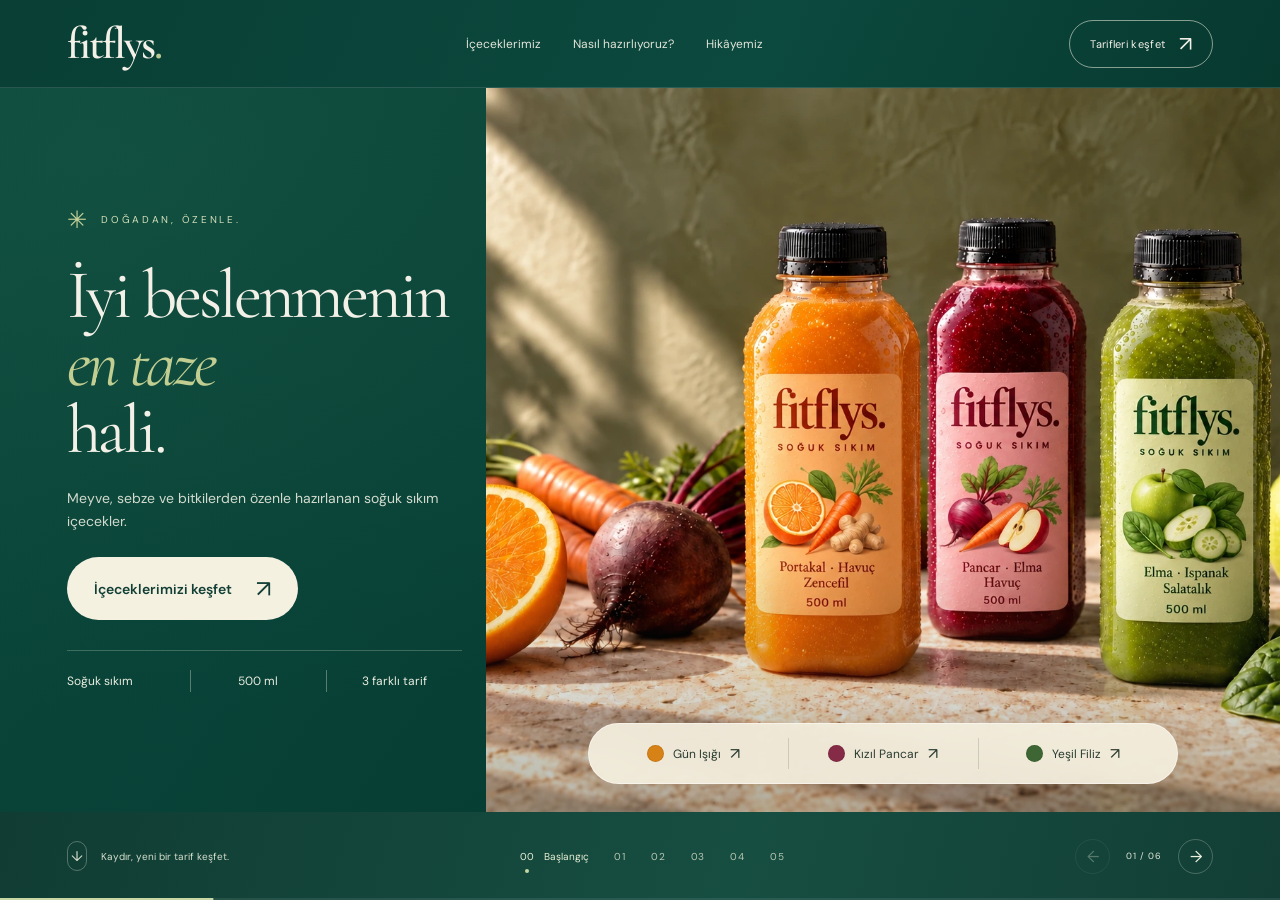
==== index.html @ beb8ce3b "Add files via upload" ====
<!doctype html>
<html lang="tr" class="no-js">
<head>
  <meta charset="utf-8" />
  <meta name="viewport" content="width=device-width, initial-scale=1" />
  <meta name="theme-color" content="#173c30" />
  <meta name="description" content="İyi beslenmenin taze hali. Meyve, sebze ve bitkilerden özenle hazırlanan FitFlys soğuk sıkım içecekleriyle tanışın." />
  <meta property="og:type" content="website" />
  <meta property="og:title" content="FitFlys — İyi beslenmenin taze hali" />
  <meta property="og:description" content="Gerçek malzemeler. Isı uygulanmadan soğuk sıkım. Üç ayrı tarif, 500 ml." />
  <meta property="og:image" content="https://fitflys.com/assets/proportioned-collection.webp" />
  <meta property="og:url" content="https://fitflys.com/" />
  <link rel="canonical" href="https://fitflys.com/" />
  <link rel="icon" href="assets/fitflys-mark.svg" type="image/svg+xml" />
  <link rel="preconnect" href="https://fonts.googleapis.com" />
  <link rel="preconnect" href="https://fonts.gstatic.com" crossorigin />
  <link href="https://fonts.googleapis.com/css2?family=Cormorant+Garamond:ital,wght@0,400;0,500;0,600;1,400;1,500&amp;family=DM+Sans:wght@400;500;600;700&amp;display=swap" rel="stylesheet" />
  <link rel="stylesheet" href="style.css?v=46" />
  <script src="script.js?v=46" defer></script>
  <title>FitFlys — İyi beslenmenin taze hali</title>
</head>
<body>
  <svg class="ingredient-artwork" aria-hidden="true" focusable="false" xmlns="http://www.w3.org/2000/svg">
    <symbol id="ingredient-carrot" viewBox="0 0 48 48"><path d="M20 15c-2-5-1-9 1-12 4 3 5 6 4 10 2-5 5-7 9-8 0 5-2 9-7 12" fill="#6d8c58"/><path d="M17 15c5-2 12 0 17 5-3 10-9 18-17 24-2-10-3-20 0-29Z" fill="#e78a4b" stroke="#ba6335" stroke-linejoin="round"/><path d="m18 25 6 2m-5 5 5 2m0-14 4 2" fill="none" stroke="#f8c18a" stroke-linecap="round" stroke-width="1.5"/></symbol>
    <symbol id="ingredient-ginger" viewBox="0 0 48 48"><path d="M12 27c-2-4 1-8 5-8 0-5 6-7 9-3 4-3 9 0 8 5 5 1 6 7 2 10 0 5-5 7-9 4-4 4-10 2-10-3-5 1-8-2-5-5Z" fill="#d9ae70" stroke="#aa8053" stroke-linejoin="round" stroke-width="1.5"/><path d="m19 20 2 4m9-4-3 5m-8 7 5-2m10 2-4-4" fill="none" stroke="#f3d5a4" stroke-linecap="round" stroke-width="1.5"/></symbol>
    <symbol id="ingredient-orange" viewBox="0 0 48 48"><circle cx="24" cy="26" r="15" fill="#f0a04e" stroke="#d47b31" stroke-width="1.5"/><path d="M25 10c4-5 9-5 13-3-2 5-6 7-12 6" fill="#748e58"/><path d="M16 20c3-4 7-6 12-7" fill="none" stroke="#ffd08c" stroke-linecap="round" stroke-width="1.5"/><circle cx="24" cy="26" r="10.5" fill="none" stroke="#ffd08c" stroke-width=".7" opacity=".8"/></symbol>
    <symbol id="ingredient-apple" viewBox="0 0 48 48"><path d="M24 17c-7-6-16-1-15 9 1 9 7 16 13 16 2 0 3-1 5-1s3 1 5 1c6 0 12-8 12-17 0-9-9-13-17-8-1 1-2 1-3 0Z" fill="#8eae68" stroke="#66884f" stroke-linejoin="round" stroke-width="1.5"/><path d="M24 17c0-5 2-8 6-10" fill="none" stroke="#79553b" stroke-linecap="round" stroke-width="2"/><path d="M28 11c4-5 9-5 12-3-2 4-6 6-12 5" fill="#668b58"/></symbol>
    <symbol id="ingredient-lemon" viewBox="0 0 48 48"><path d="M9 26c4-10 12-16 22-16 4 0 7 2 9 5-1 11-9 22-20 24-5 1-10-3-11-8l-3-3 3-2Z" fill="#edce62" stroke="#c2a440" stroke-linejoin="round" stroke-width="1.5"/><path d="M27 11c3-5 8-6 12-4-2 4-6 6-11 6" fill="#6c8a53"/><path d="M15 29c4-7 10-12 18-15" fill="none" stroke="#f8e89e" stroke-linecap="round" stroke-width="1.5"/></symbol>
    <symbol id="ingredient-mint" viewBox="0 0 48 48"><path d="M24 41V15m0 13C16 27 12 22 13 16c7-1 11 3 11 9m0-2c1-8 6-12 13-11 0 7-4 12-13 13m0-13C20 7 15 6 10 9c1 6 6 9 14 9" fill="#87a979" stroke="#5f8056" stroke-linecap="round" stroke-linejoin="round" stroke-width="1.5"/><path d="m18 22 5 4m9-8-7 7m-10-12 8 5" fill="none" stroke="#c9d9ba" stroke-linecap="round" stroke-width="1.2"/></symbol>
    <symbol id="ingredient-beet" viewBox="0 0 48 48"><path d="M22 20c-3-8-1-13 2-17 4 4 5 8 3 14 4-8 9-10 14-9-1 7-5 11-12 14" fill="#6d8b59"/><path d="M24 17c8 0 14 5 13 13-1 7-7 12-13 16-6-4-12-9-13-16-1-8 5-13 13-13Z" fill="#9c4d64" stroke="#74364d" stroke-linejoin="round" stroke-width="1.5"/><path d="M24 43v3m-7-21c3-2 7-2 11 0" fill="none" stroke="#d88798" stroke-linecap="round" stroke-width="1.5"/></symbol>
    <symbol id="ingredient-basil" viewBox="0 0 48 48"><path d="M24 42V14m0 18c-8 0-13-4-13-10 7-2 12 1 13 6m0-1c1-8 6-12 13-11 0 7-4 12-13 13m0-14c-2-6-7-9-13-7 0 6 5 10 13 11" fill="#7b9a62" stroke="#567849" stroke-linecap="round" stroke-linejoin="round" stroke-width="1.5"/><path d="m15 24 7 5m12-10-9 8m-8-13 7 5" fill="none" stroke="#c8d7b5" stroke-linecap="round" stroke-width="1.2"/></symbol>
    <symbol id="ingredient-spinach" viewBox="0 0 48 48"><path d="M8 38C7 18 18 7 39 7c1 20-8 33-27 34l-4-3Z" fill="#70905d" stroke="#4c704b" stroke-linejoin="round" stroke-width="1.5"/><path d="M12 38c7-9 14-16 24-25m-15 17-1-9m9 0 5 1" fill="none" stroke="#c0d0a8" stroke-linecap="round" stroke-width="1.5"/></symbol>
    <symbol id="ingredient-celery" viewBox="0 0 48 48"><path d="M13 42c-1-12 0-22 4-33m4 33c-1-13 0-24 3-35m4 35c0-13 2-24 6-32" fill="none" stroke="#78a46b" stroke-linecap="round" stroke-width="5"/><path d="M15 42c0-12 1-23 4-33m7 33c0-12 1-23 4-34" fill="none" stroke="#b9cf9e" stroke-linecap="round" stroke-width="1.5"/><path d="M16 11c-4-3-5-6-4-9 5 1 8 4 8 9m10-1c1-5 4-8 8-9 1 5-1 8-6 11" fill="#79965d"/></symbol>
    <symbol id="ingredient-cucumber" viewBox="0 0 48 48"><path d="M12 39c-5-4-5-10 0-16L27 8c4-4 10-4 13 0 4 4 3 10-1 14L24 38c-4 4-9 5-12 1Z" fill="#79a26b" stroke="#527c4b" stroke-width="1.5"/><path d="m17 34 17-19" fill="none" stroke="#bdd3a8" stroke-linecap="round" stroke-width="2"/><g fill="#456e48"><circle cx="17" cy="24" r="1"/><circle cx="23" cy="17" r="1"/><circle cx="26" cy="28" r="1"/><circle cx="31" cy="11" r="1"/></g></symbol>
    <symbol id="ingredient-parsley" viewBox="0 0 48 48"><path d="M24 42V22m0 7c-7 0-12-4-12-9 6-2 11 1 12 6m0-1c-1-7 3-12 9-13 3 6 0 12-8 15m-1-7c-3-6-8-8-13-5 1 6 5 10 13 11m1 5c6-1 10 1 12 6-5 3-10 1-13-3" fill="#81a46a" stroke="#5a8052" stroke-linecap="round" stroke-linejoin="round" stroke-width="1.5"/></symbol>
  </svg>
  <a class="skip-link" href="#main">İçeriğe geç</a>
  <header class="site-header">
    <a class="brand" href="#baslangic" aria-label="FitFlys başlangıç"><span class="brand__name">fitflys<span class="brand__dot">.</span></span></a>
    <nav class="header-nav" aria-label="Ana menü"><a href="#gun-isigi">İçeceklerimiz</a><a href="#soguk-sikim">Nasıl hazırlıyoruz?</a><a href="#hikayemiz">Hikâyemiz</a></nav>
    <a class="header-discover" href="#gun-isigi">Tarifleri keşfet <span aria-hidden="true">↗</span></a>
  </header>
  <main class="stage" id="main" tabindex="-1" aria-label="FitFlys soğuk sıkım koleksiyonu">
    <section class="scene scene--intro is-active" id="baslangic" data-chapter="Başlangıç" aria-labelledby="intro-title">
      <div class="scene__copy intro-copy">
        <p class="eyebrow"><span class="small-star" aria-hidden="true">✳</span> DOĞADAN, ÖZENLE.</p>
        <h1 id="intro-title"><span>İyi beslenmenin</span><em>en taze</em><span>hali.</span></h1>
        <p class="scene__description">Meyve, sebze ve bitkilerden özenle hazırlanan soğuk sıkım içecekler.</p>
        <a class="text-link hero-cta" href="#gun-isigi">İçeceklerimizi keşfet <span aria-hidden="true">↗</span></a>
        <div class="hero-facts" aria-label="Koleksiyon özellikleri"><span>Soğuk sıkım</span><span>500 ml</span><span>3 farklı tarif</span></div>
      </div>
      <div class="scene__visual intro-visual"><img src="assets/proportioned-collection.webp" alt="Renkli botanik FitFlys etiketli Gün Işığı, Kızıl Pancar ve Yeşil Filiz 500 ml şişeleri" width="1536" height="1024" fetchpriority="high" /><nav class="recipe-dock" aria-label="Tarifi seç"><a href="#gun-isigi"><i class="recipe-dot recipe-dot--orange" aria-hidden="true"></i><span>Gün Işığı</span><b aria-hidden="true">↗</b></a><a href="#kizil-pancar"><i class="recipe-dot recipe-dot--red" aria-hidden="true"></i><span>Kızıl Pancar</span><b aria-hidden="true">↗</b></a><a href="#yesil-filiz"><i class="recipe-dot recipe-dot--green" aria-hidden="true"></i><span>Yeşil Filiz</span><b aria-hidden="true">↗</b></a></nav></div>
    </section>
    <section class="scene scene--product scene--orange" id="gun-isigi" data-chapter="Gün Işığı" aria-labelledby="orange-title">
      <div class="scene__visual product-visual"><picture><source media="(max-width: 760px)" data-srcset="assets/proportioned-orange-wide.webp" /><img data-src="assets/proportioned-orange-wide.webp" alt="Portakal, havuç, zencefil ve yeşil elma yanında Gün Işığı soğuk sıkım içeceği" width="1536" height="1024" /></picture><noscript><picture><source media="(max-width: 760px)" srcset="assets/proportioned-orange-wide.webp" /><img src="assets/proportioned-orange-wide.webp" alt="Portakal, havuç, zencefil ve yeşil elma yanında Gün Işığı soğuk sıkım içeceği" width="1536" height="1024" /></picture></noscript></div>
      <div class="scene__copy product-copy"><p class="eyebrow">01 — NARENCİYE &amp; KÖK SEBZELER</p><div class="product-format"><span>SOĞUK SIKIM</span><span>500 ml</span></div><h2 id="orange-title">Gün <em>Işığı.</em></h2><p class="product-lead">Güne, iyi bir başlangıç.</p><p class="scene__description">Portakalın canlı tadı, havucun yumuşaklığı ve zencefilin hafif sıcaklığı. Meyve ve sebzeyi aynı şişede buluşturan dengeli bir tarif.</p><div class="ingredients"><h3>Şişenin içindekiler</h3><ul class="ingredient-list"><li><svg viewBox="0 0 48 48" aria-hidden="true" focusable="false"><use href="#ingredient-orange" /></svg><span>Portakal</span></li><li><svg viewBox="0 0 48 48" aria-hidden="true" focusable="false"><use href="#ingredient-carrot" /></svg><span>Havuç</span></li><li><svg viewBox="0 0 48 48" aria-hidden="true" focusable="false"><use href="#ingredient-apple" /></svg><span>Yeşil elma</span></li><li><svg viewBox="0 0 48 48" aria-hidden="true" focusable="false"><use href="#ingredient-ginger" /></svg><span>Zencefil</span></li><li><svg viewBox="0 0 48 48" aria-hidden="true" focusable="false"><use href="#ingredient-lemon" /></svg><span>Limon</span></li><li><svg viewBox="0 0 48 48" aria-hidden="true" focusable="false"><use href="#ingredient-mint" /></svg><span>Nane</span></li></ul></div><div class="taste-note"><span>TADI NASIL?</span><p>Canlı narenciye. Yumuşak bir bitiş.</p></div><a class="text-link" href="#kizil-pancar">Sıradaki tarif: Kızıl Pancar <span aria-hidden="true">→</span></a></div>
    </section>
    <section class="scene scene--product scene--red" id="kizil-pancar" data-chapter="Kızıl Pancar" aria-labelledby="red-title">
      <div class="scene__visual product-visual"><picture><source media="(max-width: 760px)" data-srcset="assets/proportioned-red-wide.webp" /><img data-src="assets/proportioned-red-wide.webp" alt="Pancar, yeşil elma ve fesleğenle Kızıl Pancar soğuk sıkım içeceği" width="1536" height="1024" /></picture><noscript><picture><source media="(max-width: 760px)" srcset="assets/proportioned-red-wide.webp" /><img src="assets/proportioned-red-wide.webp" alt="Pancar, yeşil elma ve fesleğenle Kızıl Pancar soğuk sıkım içeceği" width="1536" height="1024" /></picture></noscript></div>
      <div class="scene__copy product-copy"><p class="eyebrow">02 — PANCAR &amp; AROMATİK BİTKİLER</p><div class="product-format"><span>SOĞUK SIKIM</span><span>500 ml</span></div><h2 id="red-title">Kızıl <em>Pancar.</em></h2><p class="product-lead">Köklerden gelen karakter.</p><p class="scene__description">Pancarın kendine özgü tadını yeşil elma ve portakalla dengeliyoruz. Nane ve fesleğen, bu koyu kırmızı karışıma ferah bir son dokunuş katıyor.</p><div class="ingredients"><h3>Şişenin içindekiler</h3><ul class="ingredient-list"><li><svg viewBox="0 0 48 48" aria-hidden="true" focusable="false"><use href="#ingredient-beet" /></svg><span>Pancar</span></li><li><svg viewBox="0 0 48 48" aria-hidden="true" focusable="false"><use href="#ingredient-carrot" /></svg><span>Havuç</span></li><li><svg viewBox="0 0 48 48" aria-hidden="true" focusable="false"><use href="#ingredient-apple" /></svg><span>Yeşil elma</span></li><li><svg viewBox="0 0 48 48" aria-hidden="true" focusable="false"><use href="#ingredient-orange" /></svg><span>Portakal</span></li><li><svg viewBox="0 0 48 48" aria-hidden="true" focusable="false"><use href="#ingredient-ginger" /></svg><span>Zencefil</span></li><li><svg viewBox="0 0 48 48" aria-hidden="true" focusable="false"><use href="#ingredient-lemon" /></svg><span>Limon</span></li><li><svg viewBox="0 0 48 48" aria-hidden="true" focusable="false"><use href="#ingredient-mint" /></svg><span>Nane</span></li><li><svg viewBox="0 0 48 48" aria-hidden="true" focusable="false"><use href="#ingredient-basil" /></svg><span>Fesleğen</span></li></ul></div><div class="taste-note"><span>TADI NASIL?</span><p>Topraksı, meyvemsi, hafif aromatik.</p></div><a class="text-link" href="#yesil-filiz">Sıradaki tarif: Yeşil Filiz <span aria-hidden="true">→</span></a></div>
    </section>
    <section class="scene scene--product scene--green" id="yesil-filiz" data-chapter="Yeşil Filiz" aria-labelledby="green-title">
      <div class="scene__visual product-visual"><picture><source media="(max-width: 760px)" data-srcset="assets/proportioned-green-wide.webp" /><img data-src="assets/proportioned-green-wide.webp" alt="Ispanak, yeşil elma, salatalık ve kereviz sapıyla Yeşil Filiz soğuk sıkım içeceği" width="1536" height="1024" /></picture><noscript><picture><source media="(max-width: 760px)" srcset="assets/proportioned-green-wide.webp" /><img src="assets/proportioned-green-wide.webp" alt="Ispanak, yeşil elma, salatalık ve kereviz sapıyla Yeşil Filiz soğuk sıkım içeceği" width="1536" height="1024" /></picture></noscript></div>
      <div class="scene__copy product-copy"><p class="eyebrow">03 — YEŞİL SEBZELER &amp; ELMA</p><div class="product-format"><span>SOĞUK SIKIM</span><span>500 ml</span></div><h2 id="green-title">Yeşil <em>Filiz.</em></h2><p class="product-lead">Yeşile biraz daha yer aç.</p><p class="scene__description">Ispanak, salatalık ve kereviz sapı; yeşil elmayla dengelenen bitkisel bir karışım. Taze otlar ve zencefil, her yuduma ayrı bir katman ekliyor.</p><div class="ingredients"><h3>Şişenin içindekiler</h3><ul class="ingredient-list"><li><svg viewBox="0 0 48 48" aria-hidden="true" focusable="false"><use href="#ingredient-spinach" /></svg><span>Ispanak</span></li><li><svg viewBox="0 0 48 48" aria-hidden="true" focusable="false"><use href="#ingredient-cucumber" /></svg><span>Salatalık</span></li><li><svg viewBox="0 0 48 48" aria-hidden="true" focusable="false"><use href="#ingredient-celery" /></svg><span>Kereviz sapı</span></li><li><svg viewBox="0 0 48 48" aria-hidden="true" focusable="false"><use href="#ingredient-apple" /></svg><span>Yeşil elma</span></li><li><svg viewBox="0 0 48 48" aria-hidden="true" focusable="false"><use href="#ingredient-carrot" /></svg><span>Havuç</span></li><li><svg viewBox="0 0 48 48" aria-hidden="true" focusable="false"><use href="#ingredient-parsley" /></svg><span>Maydanoz</span></li><li><svg viewBox="0 0 48 48" aria-hidden="true" focusable="false"><use href="#ingredient-mint" /></svg><span>Nane</span></li><li><svg viewBox="0 0 48 48" aria-hidden="true" focusable="false"><use href="#ingredient-basil" /></svg><span>Fesleğen</span></li><li><svg viewBox="0 0 48 48" aria-hidden="true" focusable="false"><use href="#ingredient-ginger" /></svg><span>Zencefil</span></li></ul></div><div class="taste-note"><span>TADI NASIL?</span><p>Bitkisel, ferah, elmayla dengeli.</p></div><a class="text-link" href="#soguk-sikim">Bir şişenin arkasındaki özen <span aria-hidden="true">→</span></a></div>
    </section>
    <section class="scene scene--method" id="soguk-sikim" data-chapter="Özenli sıkım" aria-labelledby="method-title">
      <div class="scene__copy method-copy"><p class="eyebrow">İYİ MALZEME. ÖZENLİ YÖNTEM.</p><h2 id="method-title">Doğanın tadına<br /><em>özen gösteriyoruz.</em></h2><p class="scene__description">Soğuk sıkım, meyve ve sebzelerin ısı uygulanmadan mekanik presle sıkılmasıdır. FitFlys tariflerinin başlangıç noktası, malzemenin kendisi.</p><ol class="method-list"><li><span>01</span><div><h3>Her malzemenin bir yeri var.</h3><p>Meyve, sebze ve bitkileri her tarifin tat dengesine göre bir araya getiriyoruz.</p></div></li><li><span>02</span><div><h3>Isı uygulanmadan sıkıyoruz.</h3><p>Mekanik presle hazırlanan karışımlarda gerçek malzemelerin tadını öne çıkarıyoruz.</p></div></li><li><span>03</span><div><h3>Bir şişe, kendi karakteri.</h3><p>Üç ayrı tarif. Üç ayrı lezzet. Her biri 500 ml.</p></div></li></ol></div>
      <div class="scene__visual method-visual"><picture><source media="(max-width: 760px)" data-srcset="assets/method-wide.webp" /><img data-src="assets/method-tall.webp" alt="Geniş kadrajda tam görünen üç FitFlys 500 ml şişesi ve taze malzemeler" width="1086" height="1448" /></picture><noscript><picture><source media="(max-width: 760px)" srcset="assets/method-wide.webp" /><img src="assets/method-tall.webp" alt="Geniş kadrajda tam görünen üç FitFlys 500 ml şişesi ve taze malzemeler" width="1086" height="1448" /></picture></noscript><div class="method-quote">İçindekiler belli.<br /><em>Özeni hissedilir.</em></div></div>
    </section>
    <section class="scene scene--story" id="hikayemiz" data-chapter="Hikâyemiz" aria-labelledby="story-title">
      <div class="scene__visual story-visual"><img data-src="assets/editorial-founder-4k.webp" alt="FitFlys'in arkasındaki isim Ahmet Akay" width="2160" height="3840" /><noscript><img src="assets/editorial-founder-4k.webp" alt="FitFlys'in arkasındaki isim Ahmet Akay" width="2160" height="3840" /></noscript><div class="founder-caption"><strong>Ahmet Akay</strong><span>FITFLYS’İN ARKASINDAKİ İSİM</span></div></div>
      <div class="scene__copy story-copy"><p class="eyebrow">BİR ŞİŞEDEN DAHA FAZLASI</p><h2 id="story-title">Her parçaya<br /><em>değer vermek.</em></h2><p class="scene__description">FitFlys, soğuk sıkımdan sonra kalan meyve ve sebze posalarına yeniden değer verme fikriyle başladı.</p><p class="scene__description">Posaları kek ve galetalarda kullanmak, kalan kısmı hayvan yemi olarak değerlendirmek… Çıkış noktamız, doğanın sunduğu her parçayla daha fazlasını yapabilmekti.</p><p class="story-signature">Doğadan, özenle. <span>fitflys.</span></p><a class="text-link" href="#baslangic">Yeniden keşfet <span aria-hidden="true">↗</span></a></div>
    </section>
  </main>
  <footer class="chapter-bar"><div class="scroll-instruction"><span class="scroll-icon" aria-hidden="true">↓</span><span>Kaydır, yeni bir tarif keşfet.</span></div><nav class="chapters" aria-label="Bölümler"><a href="#baslangic" class="is-current" aria-current="step"><span>00</span><span class="chapter-label">Başlangıç</span></a><a href="#gun-isigi"><span>01</span><span class="chapter-label">Gün Işığı</span></a><a href="#kizil-pancar"><span>02</span><span class="chapter-label">Kızıl Pancar</span></a><a href="#yesil-filiz"><span>03</span><span class="chapter-label">Yeşil Filiz</span></a><a href="#soguk-sikim"><span>04</span><span class="chapter-label">Özenli sıkım</span></a><a href="#hikayemiz"><span>05</span><span class="chapter-label">Hikâyemiz</span></a></nav><div class="scene-arrows"><button type="button" id="previous-scene" aria-label="Önceki bölüm" disabled>←</button><span id="scene-counter" aria-hidden="true">01 / 06</span><button type="button" id="next-scene" aria-label="Sonraki bölüm">→</button></div><div class="chapter-progress" aria-hidden="true"><span id="chapter-progress"></span></div></footer>
  <div class="sr-only" id="scene-announcement" role="status" aria-live="polite" aria-atomic="true"></div>
  <noscript><style>.scene img[data-src]{display:none}</style></noscript>
</body>
</html>
---- style.css ----
:root {
  --forest:#123f35;
  --cream:#f3f0e7;
  --ink:#233d31;
  --muted:#616b5e;
  --accent:#b8c597;
  --serif:"Cormorant Garamond",Georgia,serif;
  --sans:"DM Sans",Arial,sans-serif;
  --header:88px;
  --footer:88px;
  --pad:clamp(28px,5.2vw,100px)
}

* {
  box-sizing:border-box
}

html {
  background:var(--forest);
  scroll-behavior:smooth
}

body {
  margin:0;
  font-family:var(--sans);
  color:var(--ink);
  background:var(--cream);
  -webkit-font-smoothing:antialiased
}

a {
  color:inherit;
  text-decoration:none
}

button {
  font:inherit
}

img {
  display:block;
  width:100%;
  height:100%;
  object-fit:cover
}

button,a {
  -webkit-tap-highlight-color:transparent
}

::selection {
  background:#c9d8a7;
  color:var(--forest)
}

:focus-visible {
  outline:2px solid currentColor;
  outline-offset:6px
}

.sr-only {
  position:absolute;
  width:1px;
  height:1px;
  padding:0;
  margin:-1px;
  overflow:hidden;
  clip:rect(0,0,0,0);
  white-space:nowrap;
  border:0
}

.skip-link {
  position:fixed;
  z-index:20;
  left:16px;
  top:12px;
  padding:12px 20px;
  background:var(--cream);
  color:var(--forest);
  transform:translateY(-160%)
}

.skip-link:focus {
  transform:none
}

.site-header {
  height:var(--header);
  display:flex;
  align-items:center;
  justify-content:space-between;
  padding:0 var(--pad);
  background:var(--forest);
  color:var(--cream);
  gap:30px;
  border-bottom:1px solid #ffffff20;
  position:relative;
  z-index:10
}

.brand {
  display:flex;
  align-items:center;
  gap:22px;
  flex-shrink:0
}

.brand__name {
  font-family:var(--serif);
  font-weight:600;
  font-size:45px;
  line-height:1;
  letter-spacing:-2px
}

.brand__dot {
  color:#bacb92
}

.brand__tag {
  font-size:8px;
  letter-spacing:2px;
  line-height:1.7;
  margin-top:10px
}

.header-nav {
  display:flex;
  gap:32px;
  font-size:12px;
  color:#e1e4d8
}

.header-nav a {
  padding:12px 0;
  position:relative
}

.header-nav a:after {
  content:"";
  position:absolute;
  height:1px;
  bottom:6px;
  background:currentColor;
  left:0;
  right:100%;
  transition:right .25s
}

.header-nav a:hover:after {
  right:0
}

.header-discover {
  font-size:11px;
  letter-spacing:.3px;
  border-bottom:1px solid #bdcaa670;
  padding:12px 0
}

.header-discover span {
  margin-left:26px;
  font-size:21px
}

.stage {
  position:relative
}

.scene {
  min-height:calc(100svh - var(--header) - var(--footer));
  display:grid;
  grid-template-columns:1fr 1fr;
  background:var(--cream);
  overflow:hidden
}

.scene__copy {
  padding:clamp(30px,4vw,80px) var(--pad);
  align-self:stretch;
  display:flex;
  flex-direction:column;
  justify-content:safe center;
  min-width:0;
  min-height:0
}

.scene__copy>* {
  flex-shrink:0
}

.scene__visual {
  position:relative;
  min-width:0;
  min-height:0;
  overflow:hidden;
  background:#d6d2c1
}

.scene__visual img {
  transition:transform 1.1s cubic-bezier(.2,.65,.25,1);
  object-position:center;
  position:absolute;
  inset:0
}

.eyebrow {
  font-size:10px;
  letter-spacing:2px;
  font-weight:600;
  line-height:1.65;
  margin:0 0 30px;
  display:flex;
  gap:12px;
  align-items:center
}

.small-star {
  font-size:24px;
  line-height:1;
  font-weight:400;
  color:#c4d098
}

h1,h2 {
  font-family:var(--serif);
  font-weight:400;
  font-size:clamp(58px,5.9vw,112px);
  line-height:.98;
  letter-spacing:-3px;
  margin:0
}

h1 em,h2 em {
  font-weight:400;
  color:var(--tone,var(--accent));
  font-style:italic
}

.scene__description {
  max-width:440px;
  font-size:14px;
  line-height:1.85;
  margin:28px 0 0;
  color:var(--muted)
}

.text-link {
  display:flex;
  justify-content:space-between;
  align-items:center;
  gap:30px;
  width:max-content;
  max-width:100%;
  font-size:12px;
  font-weight:500;
  margin-top:34px;
  border-bottom:1px solid currentColor;
  padding:0 0 12px
}

.text-link span {
  font-size:24px;
  font-weight:400;
  transition:transform .25s
}

.text-link:hover span {
  transform:translateX(5px)
}

.scene--intro {
  background:var(--forest);
  color:var(--cream);
  grid-template-columns:48% 52%
}

.intro-copy {
  padding-right:clamp(25px,4.8vw,90px)
}

.intro-copy .eyebrow {
  color:#d4dfb9
}

.intro-copy .scene__description {
  color:#d3dbce;
  max-width:400px
}

.intro-copy .text-link {
  color:#ecf0dc;
  margin-top:36px;
  width:245px
}

.intro-notes {
  display:flex;
  gap:50px;
  padding-top:28px;
  margin-top:44px;
  border-top:1px solid #f3f0e733;
  font-size:10px;
  line-height:1.8;
  color:#c2cfb8
}

.intro-notes strong {
  font-weight:500;
  font-size:13px;
  color:#f3f0e7
}

.intro-visual img {
  object-position:57% center
}

.photo-caption {
  position:absolute;
  z-index:1;
  inset:auto 30px 26px;
  display:flex;
  align-items:flex-end;
  justify-content:space-between;
  font-size:9px;
  font-weight:600;
  letter-spacing:1.5px;
  line-height:1.7;
  color:#fffdf2;
  text-shadow:0 1px 10px #0008;
  gap:25px
}

.photo-caption span:first-child {
  font-size:13px;
  letter-spacing:1px
}

.intro-visual:after {
  position:absolute;
  inset:65% 0 0;
  content:"";
  background:linear-gradient(transparent,#14251b50);
  pointer-events:none
}

.scene--orange {
  --tone:#995529;
  background:#f2eadc
}

.scene--red {
  --tone:#8c3b4a;
  background:#f0e6e5
}

.scene--green {
  --tone:#527048;
  background:#e8eddf
}

.product-copy {
  padding-left:clamp(30px,5vw,96px)
}

.product-copy .eyebrow {
  color:var(--tone);
  margin-bottom:22px
}

.product-copy h2 {
  font-size:clamp(62px,6.5vw,120px);
  line-height:.94
}

.product-copy h2 em {
  display:block
}

.product-lead {
  font-family:var(--serif);
  font-size:25px;
  font-weight:500;
  margin:24px 0 0
}

.product-copy .scene__description {
  margin-top:12px;
  font-size:13px;
  max-width:405px
}

.ingredients {
  margin-top:25px;
  max-width:440px;
  padding-top:18px;
  border-top:1px solid #233d3128
}

.ingredients h3 {
  font-size:10px;
  letter-spacing:1.2px;
  text-transform:uppercase;
  margin:0 0 10px;
  font-weight:600
}

.ingredients p {
  font-size:12px;
  line-height:1.9;
  margin:0;
  color:#3f4d3e
}

.ingredients p span {
  color:var(--tone);
  padding:0 6px
}

.taste-note {
  margin-top:23px;
  border-left:1px solid var(--tone);
  padding-left:15px
}

.taste-note>span {
  font-size:8px;
  letter-spacing:1.5px;
  font-weight:600;
  color:var(--tone)
}

.taste-note p {
  font-family:var(--serif);
  font-size:20px;
  margin:5px 0 0
}

.product-copy .text-link {
  margin-top:28px;
  font-size:11px
}

.product-visual img {
  object-fit:cover;
  object-position:50% 40%
}

.photo-index {
  position:absolute;
  left:30px;
  top:28px;
  font-size:10px;
  letter-spacing:2px;
  color:#233d31
}

.photo-volume {
  position:absolute;
  bottom:28px;
  left:30px;
  right:30px;
  border-top:1px solid #233d3145;
  padding-top:13px;
  font-size:10px;
  letter-spacing:1.8px;
  color:#233d31
}

.scene--method {
  background:#e9eddf;
  --tone:#5c734b;
  grid-template-columns:55% 45%
}

.method-copy h2 {
  font-size:clamp(48px,4.8vw,88px)
}

.method-copy .eyebrow {
  margin-bottom:22px
}

.method-copy .scene__description {
  font-size:13px;
  max-width:490px;
  margin-top:22px
}

.method-list {
  list-style:none;
  padding:0;
  margin:25px 0 0;
  max-width:500px
}

.method-list li {
  display:flex;
  gap:20px;
  border-top:1px solid #233d3126;
  padding:15px 0
}

.method-list li>span {
  font-size:10px;
  color:#5a714b;
  letter-spacing:1px;
  padding-top:5px
}

.method-list h3 {
  font-family:var(--serif);
  font-weight:500;
  font-size:24px;
  margin:0
}

.method-list p {
  font-size:12px;
  line-height:1.7;
  margin:5px 0 0;
  color:#586352
}

.method-visual img {
  object-position:58% center
}

.method-visual:after {
  content:"";
  position:absolute;
  inset:40% 0 0;
  background:linear-gradient(transparent,#102d23cc)
}

.method-quote {
  position:absolute;
  bottom:45px;
  left:45px;
  z-index:1;
  font-family:var(--serif);
  font-size:clamp(35px,3.5vw,65px);
  line-height:1.05;
  color:var(--cream)
}

.method-quote em {
  color:#cddab5
}

.scene--story {
  background:#ede9df;
  --tone:#687952;
  grid-template-columns:45% 55%
}

.story-visual img {
  object-position:center 30%
}

.story-visual:after {
  content:"";
  position:absolute;
  inset:55% 0 0;
  background:linear-gradient(transparent,#0c2715b3)
}

.founder-caption {
  position:absolute;
  z-index:1;
  left:40px;
  bottom:35px;
  display:grid;
  gap:8px;
  color:#fff
}

.founder-caption strong {
  font-family:var(--serif);
  font-weight:400;
  font-size:35px
}

.founder-caption span {
  font-size:9px;
  letter-spacing:2px
}

.story-copy h2 {
  font-size:clamp(56px,5.6vw,100px)
}

.story-copy .scene__description {
  font-size:14px;
  max-width:450px;
  margin-top:23px
}

.story-signature {
  display:flex;
  gap:25px;
  align-items:center;
  border-top:1px solid #173c3030;
  padding-top:22px;
  margin-top:30px;
  font-size:11px
}

.story-signature span {
  font-family:var(--serif);
  font-size:30px;
  font-weight:600;
  letter-spacing:-1px
}

.chapter-bar {
  height:var(--footer);
  background:var(--forest);
  color:#e5eadb;
  padding:0 var(--pad);
  display:flex;
  align-items:center;
  justify-content:space-between;
  gap:30px;
  position:relative
}

.scroll-instruction {
  display:flex;
  gap:14px;
  align-items:center;
  font-size:10px;
  color:#d7dfcd;
  white-space:nowrap
}

.scroll-icon {
  display:grid;
  place-items:center;
  height:30px;
  width:20px;
  border:1px solid #e1e9d652;
  border-radius:20px;
  font-size:14px
}

.chapters {
  display:flex;
  align-items:center;
  gap:25px
}

.chapters a {
  display:flex;
  align-items:center;
  gap:9px;
  font-size:10px;
  padding:16px 0;
  color:#bac8b2;
  position:relative
}

.chapters a>span:first-child {
  font-size:10px;
  letter-spacing:.8px
}

.chapter-label {
  display:none
}

.chapters .is-current {
  color:#ecf2d7
}

.chapters .is-current .chapter-label {
  display:inline
}

.chapters .is-current:after {
  content:"";
  width:4px;
  height:4px;
  border-radius:50%;
  background:#c6d7a3;
  position:absolute;
  bottom:6px;
  left:5px
}

.scene-arrows {
  display:flex;
  align-items:center;
  gap:16px
}

.scene-arrows button {
  border:1px solid #ebf0df40;
  color:#edf2df;
  background:transparent;
  border-radius:50%;
  width:35px;
  height:35px;
  cursor:pointer;
  transition:background .2s
}

.scene-arrows button:hover:not(:disabled) {
  background:#ffffff18
}

.scene-arrows button:disabled {
  opacity:.3;
  cursor:default
}

#scene-counter {
  font-size:9px;
  letter-spacing:1px;
  white-space:nowrap
}

.chapter-progress {
  position:absolute;
  bottom:0;
  left:0;
  right:0;
  height:2px;
  background:#ffffff15
}

.chapter-progress span {
  display:block;
  height:100%;
  background:#c7d8a4;
  width:100%;
  transform:scaleX(.16667);
  transform-origin:left;
  transition:transform .75s cubic-bezier(.2,.7,.2,1)
}

.has-js body {
  height:100svh;
  overflow:hidden
}

.has-js .stage {
  height:calc(100svh - var(--header) - var(--footer));
  overflow:hidden;
  isolation:isolate
}

.has-js .scene {
  position:absolute;
  inset:0;
  min-height:0;
  transform:translateX(100%);
  visibility:hidden;
  transition:transform .85s cubic-bezier(.76,0,.24,1),visibility 0s .85s;
  will-change:transform
}

.has-js .scene[data-state="before"] {
  transform:translateX(-100%)
}

.has-js .scene.is-active {
  transform:translateX(0);
  visibility:visible;
  transition:transform .85s cubic-bezier(.76,0,.24,1),visibility 0s;
  z-index:2
}

.has-js .scene.is-leaving {
  visibility:visible;
  z-index:1
}

.has-js .scene__copy {
  max-height:100%;
  overflow-y:auto;
  overscroll-behavior:contain;
  scrollbar-width:thin
}

.has-js .scene:not(.is-active) .scene__visual img {
  transform:scale(1.035)
}

.has-js .scene.is-active .scene__visual img {
  transform:scale(1)
}

.no-js .scene__visual {
  min-height:620px;
  background-size:cover;
  background-position:center
}

.no-js .chapter-bar {
  height:auto;
  min-height:88px
}

.no-js .scene-arrows,.no-js .scroll-instruction {
  display:none
}

.nojs-notice {
  padding:20px;
  margin:0;
  background:var(--cream);
  font-size:12px
}

@media(min-width:1800px) {
  :root {
    --pad:6vw;
    --header:100px;
    --footer:100px
  }
  .scene__description {
    font-size:16px
  }
  .product-copy .scene__description {
    font-size:15px
  }
  .ingredients p {
    font-size:14px
  }
}

@media(max-width:1100px) {
  :root {
    --pad:38px;
    --header:78px;
    --footer:76px
  }
  .brand__tag {
    display:none
  }
  .header-nav {
    gap:22px
  }
  .header-discover {
    font-size:10px
  }
  .scroll-instruction {
    display:none
  }
  .chapters {
    gap:23px
  }
  .eyebrow {
    font-size:9px;
    letter-spacing:1.5px
  }
  h1,h2 {
    letter-spacing:-2px
  }
  .scene__copy {
    padding:30px var(--pad)
  }
  .product-copy h2 {
    font-size:70px
  }
  .product-lead {
    font-size:23px;
    margin-top:20px
  }
  .ingredients {
    margin-top:20px
  }
  .taste-note {
    margin-top:20px
  }
  .method-list h3 {
    font-size:21px
  }
  .method-list p {
    font-size:11px
  }
}

@media(max-width:760px) {
  :root {
    --header:65px;
    --footer:65px;
    --pad:24px
  }
  .site-header {
    gap:20px
  }
  .brand__name {
    font-size:36px
  }
  .header-nav {
    display:none
  }
  .header-discover {
    font-size:10px
  }
  .header-discover span {
    font-size:19px;
    margin-left:15px
  }
  .scene,.scene--intro,.scene--method,.scene--story {
    grid-template-columns:1fr;
    grid-template-rows:42% 58%
  }
  .scene__visual {
    grid-row:1
  }
  .scene__copy {
    grid-row:2;
    padding:23px var(--pad);
    justify-content:safe center
  }
  .scene--intro {
    grid-template-rows:43% 57%
  }
  .intro-visual img {
    object-position:50% 58%
  }
  .eyebrow {
    font-size:8px;
    letter-spacing:1.4px;
    margin-bottom:14px;
    gap:9px
  }
  .small-star {
    font-size:18px
  }
  h1,h2 {
    font-size:46px;
    line-height:.98;
    letter-spacing:-1.5px
  }
  .scene__description {
    font-size:12px;
    line-height:1.65;
    margin-top:14px;
    max-width:480px
  }
  .intro-copy .scene__description {
    max-width:430px
  }
  .intro-copy .text-link {
    font-size:11px;
    margin-top:18px;
    padding-bottom:8px;
    width:205px
  }
  .text-link span {
    font-size:19px
  }
  .intro-notes {
    margin-top:20px;
    padding-top:14px;
    gap:35px;
    font-size:8px
  }
  .intro-notes strong {
    font-size:10px
  }
  .photo-caption {
    inset:auto 20px 17px;
    font-size:7px;
    letter-spacing:1px
  }
  .photo-caption span:first-child {
    font-size:10px
  }
  .chapter-bar {
    padding:0 20px;
    gap:15px
  }
  .chapters {
    gap:17px
  }
  .chapters a {
    font-size:9px;
    gap:5px
  }
  .chapters a>span:first-child {
    font-size:9px
  }
  .chapters .is-current .chapter-label {
    display:none
  }
  .scene-arrows {
    gap:10px
  }
  .scene-arrows button {
    height:29px;
    width:29px;
    font-size:13px
  }
  #scene-counter {
    font-size:8px
  }
  .product-copy .eyebrow {
    margin-bottom:10px
  }
  .product-copy h2 {
    font-size:49px;
    line-height:.95
  }
  .product-copy h2 em {
    display:inline
  }
  .product-lead {
    font-size:20px;
    margin:12px 0 0
  }
  .product-copy .scene__description {
    font-size:11px;
    line-height:1.65;
    margin-top:8px;
    max-width:460px
  }
  .ingredients {
    margin-top:14px;
    padding-top:11px;
    max-width:460px
  }
  .ingredients h3 {
    font-size:8px;
    margin-bottom:5px
  }
  .ingredients p {
    font-size:10px;
    line-height:1.8
  }
  .ingredients p span {
    padding:0 4px
  }
  .taste-note {
    display:none
  }
  .product-copy .text-link {
    font-size:10px;
    margin-top:15px;
    padding-bottom:8px
  }
  .product-visual img {
    object-position:50% 62%
  }
  .photo-index {
    top:18px;
    left:24px;
    font-size:8px
  }
  .photo-volume {
    left:24px;
    right:24px;
    bottom:16px;
    font-size:8px;
    padding-top:9px
  }
  .scene--method {
    grid-template-rows:29% 71%
  }
  .method-copy h2 {
    font-size:38px
  }
  .method-copy .eyebrow {
    margin-bottom:12px
  }
  .method-copy .scene__description {
    font-size:11px;
    margin-top:12px;
    line-height:1.65
  }
  .method-list {
    margin-top:16px
  }
  .method-list li {
    padding:10px 0;
    gap:16px
  }
  .method-list h3 {
    font-size:20px
  }
  .method-list p {
    font-size:10px;
    line-height:1.6;
    margin-top:4px
  }
  .method-quote {
    font-size:28px;
    bottom:22px;
    left:24px
  }
  .method-visual img {
    object-position:50% 65%
  }
  .scene--story {
    grid-template-rows:38% 62%
  }
  .story-visual img {
    object-position:center 29%
  }
  .founder-caption {
    left:24px;
    bottom:20px;
    gap:4px
  }
  .founder-caption strong {
    font-size:26px
  }
  .founder-caption span {
    font-size:7px;
    letter-spacing:1.2px
  }
  .story-copy h2 {
    font-size:45px
  }
  .story-copy .scene__description {
    font-size:11px;
    line-height:1.65;
    margin-top:14px
  }
  .story-signature {
    margin-top:18px;
    padding-top:12px;
    font-size:9px;
    gap:20px
  }
  .story-signature span {
    font-size:24px
  }
  .story-copy .text-link {
    font-size:10px;
    margin-top:14px;
    padding-bottom:8px
  }
  .no-js .scene {
    grid-template-rows:330px auto
  }
  .no-js .scene__visual {
    min-height:330px
  }
  .no-js .scene__copy {
    min-height:380px
  }
  .no-js .chapters {
    flex-wrap:wrap;
    gap:20px
  }
  .no-js .chapter-bar {
    padding:15px 24px
  }
}

@media(max-height:820px) and (min-width:761px) {
  .scene__copy {
    justify-content:flex-start;
    padding-top:25px;
    padding-bottom:25px
  }
  h1 {
    font-size:64px
  }
  .eyebrow {
    margin-bottom:18px
  }
  .intro-copy .scene__description {
    margin-top:20px
  }
  .intro-notes {
    margin-top:26px;
    padding-top:20px
  }
  .product-copy h2 {
    font-size:66px
  }
  .product-lead {
    margin-top:18px;
    font-size:22px
  }
  .product-copy .scene__description {
    font-size:12px;
    margin-top:8px
  }
  .ingredients {
    margin-top:18px;
    padding-top:12px
  }
  .ingredients p {
    font-size:11px
  }
  .taste-note {
    margin-top:17px
  }
  .taste-note p {
    font-size:18px
  }
  .product-copy .text-link {
    margin-top:20px
  }
  .method-copy h2 {
    font-size:52px
  }
  .method-copy .scene__description {
    margin-top:15px;
    font-size:12px
  }
  .method-list {
    margin-top:18px
  }
  .method-list li {
    padding:11px 0
  }
  .method-list h3 {
    font-size:22px
  }
  .story-copy h2 {
    font-size:62px
  }
  .story-copy .scene__description {
    font-size:12px;
    margin-top:18px
  }
  .story-signature {
    margin-top:24px
  }
  .story-copy .text-link {
    margin-top:20px
  }
}

@media(max-height:730px) and (max-width:760px) {
  .scene--intro {
    grid-template-rows:35% 65%
  }
  .scene--product {
    grid-template-rows:33% 67%
  }
  .scene__copy {
    justify-content:flex-start;
    padding-top:18px;
    padding-bottom:18px
  }
  h1 {
    font-size:40px
  }
  .intro-notes {
    margin-top:15px
  }
  .product-copy h2 {
    font-size:43px
  }
  .product-lead {
    font-size:18px;
    margin-top:10px
  }
  .scene--method {
    grid-template-rows:23% 77%
  }
  .scene--story {
    grid-template-rows:29% 71%
  }
  .story-copy h2 {
    font-size:40px
  }
  .story-copy .scene__description {
    margin-top:10px
  }
  .story-signature {
    margin-top:13px
  }
  .method-copy h2 {
    font-size:33px
  }
  .method-list li {
    padding:8px 0
  }
  .method-list h3 {
    font-size:18px
  }
}

@media(prefers-reduced-motion:reduce) {
  html {
    scroll-behavior:auto
  }
  *,*:before,*:after {
    animation:none!important;
    transition:none!important
  }
  .has-js .scene {
    will-change:auto
  }
}

/* September refinement: emerald palette, complete photo framing and 500 ml details. */
.site-header, .chapter-bar {
  background: linear-gradient(105deg, #103c33 0%, #174e42 58%, #123e35 100%);
}
.scene--intro {
  grid-template-columns: 40% 60%;
  background: radial-gradient(ellipse at 20% 20%, #2b705754, transparent 65%), linear-gradient(140deg, #174d40, #103a33 72%);
}
.intro-copy { padding-right: clamp(25px, 2.5vw, 90px); }
.intro-copy h1 { font-size: clamp(58px, 5.1vw, 200px); letter-spacing: -.045em; }
.intro-notes {
  max-width: 580px;
  display: grid;
  grid-template-columns: 1.2fr 1fr;
  gap: 24px;
  border: 0;
  padding: 0;
  margin-top: 35px;
}
.intro-note {
  display: flex;
  flex-direction: column;
  gap: 8px;
  padding: 20px 0;
  border-top: 1px solid #d6e5c942;
}
.intro-note__label { font-size: 9px; letter-spacing: 1.5px; color: #c0d6bd; }
.intro-notes .intro-note strong { font-size: 21px; font-weight: 500; letter-spacing: -.5px; }
.intro-notes .intro-note--volume strong { font-size: 29px; line-height: 1; }
.intro-note strong small { font-size: 14px; font-weight: 400; }
.intro-note__detail { font-size: 10px; color: #d0dfd0; }
.product-format { display: flex; align-items: center; gap: 14px; margin: -9px 0 20px; font-size: 10px; letter-spacing: 1px; color: var(--tone); }
.product-format span:last-child { padding-left: 14px; border-left: 1px solid #233d3135; letter-spacing: 0; font-weight: 600; }
.scene--orange { --photo: url('assets/proportioned-orange-wide.webp'); }
.scene--red { --photo: url('assets/proportioned-red-wide.webp'); }
.scene--green { --photo: url('assets/proportioned-green-wide.webp'); }
.product-visual:before {
  content: '';
  position: absolute;
  inset: -35px;
  background: var(--photo) center / cover;
  filter: blur(32px);
  opacity: .45;
}
.product-visual img {
  object-fit: contain;
  object-position: center;
  padding: clamp(18px, 2.2vh, 55px);
}
.story-visual { background: #e7e2d5; }
.story-visual img { object-fit: contain; object-position: center; padding: 24px 0; }
.story-visual:after { inset: 75% 0 0; }
@media (min-width: 1800px) {
  :root { --pad: 5vw; --header: clamp(100px, 3.2vw, 128px); --footer: clamp(88px, 3vw, 115px); }
  .brand__name { font-size: clamp(45px, 2.2vw, 82px); }
  .brand__tag { font-size: clamp(9px, .42vw, 16px); }
  .header-nav { font-size: clamp(13px, .7vw, 26px); gap: 2vw; }
  .header-discover { font-size: clamp(12px, .6vw, 23px); }
  .eyebrow, .product-copy .eyebrow { font-size: clamp(11px, .55vw, 21px); margin-bottom: 1.5vw; }
  .small-star { font-size: 1.4vw; }
  .scene__description, .intro-copy .scene__description, .product-copy .scene__description, .story-copy .scene__description { font-size: clamp(16px, .78vw, 30px); max-width: 33em; }
  .intro-copy .scene__description { max-width: 29em; }
  .intro-copy .text-link, .product-copy .text-link, .story-copy .text-link { font-size: clamp(14px, .65vw, 25px); margin-top: 2vw; padding-bottom: .8vw; }
  .intro-copy .text-link { width: 18em; }
  .text-link span { font-size: 1.5vw; }
  .intro-notes { max-width: 850px; margin-top: 2vw; gap: 2vw; }
  .intro-note { padding: 1vw 0; gap: .5vw; }
  .intro-note__label { font-size: clamp(10px, .45vw, 17px); }
  .intro-note__detail { font-size: clamp(11px, .5vw, 19px); }
  .intro-notes .intro-note strong { font-size: clamp(25px, 1.2vw, 46px); }
  .intro-notes .intro-note--volume strong { font-size: clamp(32px, 1.6vw, 61px); }
  .intro-note strong small { font-size: .8vw; }
  .product-copy h2 { font-size: clamp(110px, 5.6vw, 220px); }
  .product-lead { font-size: clamp(28px, 1.3vw, 50px); margin-top: 1.5vw; }
  .product-format { font-size: clamp(12px, .55vw, 21px); margin-bottom: 1.5vw; }
  .ingredients { max-width: 850px; margin-top: 1.6vw; padding-top: 1vw; }
  .ingredients h3 { font-size: clamp(12px, .52vw, 20px); margin-bottom: .7vw; }
  .ingredients p { font-size: clamp(15px, .68vw, 26px); }
  .taste-note { margin-top: 1.4vw; padding-left: 1vw; }
  .taste-note>span { font-size: clamp(10px, .45vw, 17px); }
  .taste-note p { font-size: clamp(25px, 1.1vw, 42px); }
  .story-copy h2 { font-size: clamp(100px, 5.2vw, 200px); }
  .story-signature { font-size: .65vw; margin-top: 2vw; padding-top: 1.2vw; }
  .story-signature span { font-size: 1.6vw; }
  .founder-caption strong { font-size: clamp(36px, 1.6vw, 61px); }
  .founder-caption span { font-size: clamp(10px, .45vw, 17px); }
  .method-copy h2 { font-size: clamp(85px, 4.5vw, 173px); }
  .method-copy .scene__description { font-size: .7vw; max-width: 38em; }
  .method-list { max-width: 1000px; margin-top: 1.5vw; }
  .method-list li { padding: .9vw 0; gap: 1.2vw; }
  .method-list li>span { font-size: .55vw; }
  .method-list h3 { font-size: 1.3vw; }
  .method-list p { font-size: .6vw; }
  .photo-caption span:first-child { font-size: .6vw; }
  .photo-caption { font-size: .45vw; }
  .chapters a, .chapters a>span:first-child, .scroll-instruction { font-size: clamp(11px, .5vw, 19px); }
  .chapters { gap: 1.5vw; }
  .scene-arrows button { width: 48px; height: 48px; font-size: 22px; }
  #scene-counter { font-size: 14px; }
}
@media (min-width: 761px) and (max-width: 1100px) {
  .scene--intro { grid-template-columns: 46% 54%; }
  .intro-copy h1 { font-size: 56px; }
}
@media (max-width: 760px) {
  .scene--intro { grid-template-columns: 1fr; }
  .intro-copy h1 { font-size: 46px; }
  .intro-notes { margin-top: 17px; gap: 18px; }
  .intro-note { padding: 12px 0 0; gap: 5px; }
  .intro-note__label { font-size: 7px; letter-spacing: 1px; }
  .intro-notes .intro-note strong { font-size: 16px; }
  .intro-notes .intro-note--volume strong { font-size: 22px; }
  .intro-note strong small { font-size: 11px; }
  .intro-note__detail { font-size: 8px; }
  .product-format { font-size: 8px; margin: 0 0 10px; }
  .product-visual img { padding: 10px; object-fit: contain; }
  .scene--orange { --photo: url('assets/proportioned-orange-wide.webp'); }
  .scene--red { --photo: url('assets/proportioned-red-wide.webp'); }
  .scene--green { --photo: url('assets/proportioned-green-wide.webp'); }
  .story-visual img { padding: 10px; }
}
@media (max-height: 730px) and (max-width: 760px) {
  .intro-copy h1 { font-size: 39px; }
  .intro-note__detail { display: none; }
}
/* Landscape product compositions keep the full bottle within the scene. */
.product-visual img { object-fit: cover; object-position: center; padding: 0; }
.product-visual:before { display: none; }
.story-visual img { object-fit: cover; object-position: center 20%; padding: 0; }
@media (min-width: 761px) and (max-width: 1799px) {
  .product-copy { padding-top: 30px; padding-bottom: 30px; }
  .product-copy h2 { font-size: clamp(62px, 6vw, 92px); }
  .product-copy .product-format { margin-bottom: 15px; }
}
@media (max-width: 760px) {
  .product-visual img { object-fit: contain; padding: 0; }
  .product-visual { background: #e6ddc9; }
  .scene--red .product-visual { background: #e0c9c2; }
  .scene--green .product-visual { background: #c8d0b5; }
  .story-visual img { object-fit: cover; object-position: center 17%; }
}
@media (max-height: 650px) and (min-width: 761px) {
  .product-visual img, .story-visual img { object-fit: contain; }
}

/* Branded collection: cream packaging, botanical ingredient tiles and generous typography. */
.ingredient-artwork { position: absolute; width: 0; height: 0; overflow: hidden; }
.site-header { background: linear-gradient(115deg, #093f35, #0c493e 60%, #07392f); }
.header-discover { border: 1px solid #eeeede8c; border-radius: 50px; padding: 9px 20px; display: flex; align-items: center; gap: 14px; }
.header-discover span { margin: 0; }
.header-discover:hover { background: #ffffff12; }
.scene--intro { grid-template-columns: 38% 62%; background: radial-gradient(ellipse at 10% 10%, #286c5140, transparent 60%), linear-gradient(125deg, #0b483c, #04362e); }
.intro-copy { padding-left: var(--pad); padding-right: 24px; }
.intro-copy .eyebrow { letter-spacing: 2.7px; font-weight: 400; }
.intro-copy h1 { font-size: clamp(52px, 5.4vw, 205px); line-height: .98; margin-bottom: 22px; }
.intro-copy h1 span, .intro-copy h1 em { display: block; }
.intro-copy h1 span:first-child { white-space: nowrap; }
.intro-copy h1 em { color: #c2ce91; }
.intro-copy .scene__description { max-width: 29em; line-height: 1.65; }
.intro-copy .hero-cta { display: inline-flex; align-items: center; justify-content: space-between; gap: 24px; width: fit-content; padding: 16px 27px; margin-top: 24px; border: 0; border-radius: 50px; color: #123f35; background: #f4f1e1; font-size: 14px; font-weight: 600; }
.intro-copy .hero-cta:hover { background: #dbe3bc; }
.intro-copy .hero-cta span { font-size: 24px; }
.hero-facts { display: flex; align-items: center; margin-top: 30px; padding-top: 19px; border-top: 1px solid #d6e5c940; max-width: 430px; font-size: 12px; color: #e9eddf; }
.hero-facts span { flex: 1; text-align: center; white-space: nowrap; padding: 3px 12px; }
.hero-facts span:first-child { text-align: left; padding-left: 0; }
.hero-facts span + span { border-left: 1px solid #d6e5c960; }
.intro-visual img { object-position: center; }
.recipe-dock { position: absolute; z-index: 2; left: 50%; bottom: 28px; transform: translateX(-50%); display: flex; align-items: center; padding: 14px 10px; width: min(90%, 590px); border: 1px solid #ffffff70; border-radius: 60px; background: #f5efdfed; box-shadow: 0 6px 32px #35382217; backdrop-filter: blur(16px); }
.recipe-dock a { display: flex; align-items: center; justify-content: center; gap: 9px; flex: 1; padding: 5px 10px; font-size: 12px; color: #293b2e; white-space: nowrap; }
.recipe-dock a + a { border-left: 1px solid #384a3230; }
.recipe-dock a:hover span { text-decoration: underline; text-underline-offset: 5px; }
.recipe-dock b { font-size: 16px; font-weight: 400; }
.recipe-dot { width: 17px; height: 17px; border-radius: 50%; box-shadow: inset 0 0 0 1px #00000015; flex-shrink: 0; }
.recipe-dot--orange { background: #d78216; }
.recipe-dot--red { background: #852b47; }
.recipe-dot--green { background: #3e6634; }
.ingredients { border-top: 0; padding-top: 0; margin-top: 22px; max-width: 560px; }
.ingredients h3 { letter-spacing: 1.6px; margin-bottom: 12px; }
.ingredient-list { list-style: none; margin: 0; padding: 0; display: grid; grid-template-columns: repeat(3, minmax(0, 1fr)); gap: 8px; }
.ingredient-list li { display: flex; align-items: center; gap: 9px; padding: 8px 10px; min-height: 48px; border: 1px solid #40543d18; border-radius: 10px; background: #fffcf580; font-size: 12px; font-weight: 500; color: #3b4a36; }
.ingredient-list svg { width: 30px; height: 30px; flex-shrink: 0; }
.ingredient-list li span { line-height: 1.25; }
.product-copy .taste-note { margin-top: 18px; }
.product-copy .text-link { margin-top: 22px; }
@media (min-width: 1800px) {
  .header-discover { padding: .5vw 1.2vw; }
  .intro-copy .hero-cta { font-size: .95vw; padding: 1vw 2vw; margin-top: 1.8vw; width: fit-content; gap: 2vw; }
  .intro-copy .hero-cta span { font-size: 1.5vw; }
  .hero-facts { max-width: 90%; font-size: .85vw; margin-top: 2.2vw; padding-top: 1.2vw; }
  .hero-facts span { padding: .3vw .7vw; }
  .recipe-dock { width: min(86%, 1100px); bottom: 1.8vw; padding: .8vw .5vw; }
  .recipe-dock a { font-size: .7vw; gap: .65vw; padding: .3vw .7vw; }
  .recipe-dock b { font-size: .85vw; }
  .recipe-dot { width: 1.1vw; height: 1.1vw; }
  .ingredients { max-width: 100%; margin-top: 1.2vw; }
  .ingredients h3 { margin-bottom: .65vw; }
  .ingredient-list { gap: .45vw; }
  .ingredient-list li { font-size: .65vw; min-height: 2.8vw; padding: .45vw .7vw; gap: .55vw; border-radius: .55vw; }
  .ingredient-list svg { width: 1.75vw; height: 1.75vw; }
  .product-copy .taste-note { margin-top: 1vw; }
  .product-copy .text-link { margin-top: 1.2vw; }
}
@media (min-width: 761px) and (max-width: 1100px) {
  .scene--intro { grid-template-columns: 43% 57%; }
  .intro-copy h1 { font-size: 5.4vw; }
  .ingredient-list li { padding: 7px; gap: 5px; font-size: 10px; }
  .ingredient-list svg { width: 24px; height: 24px; }
  .recipe-dock a { font-size: 10px; gap: 6px; padding: 5px; }
  .recipe-dock b { display: none; }
}
@media (max-width: 760px) {
  .header-discover { padding: 6px 11px; gap: 7px; }
  .scene--intro { grid-template-columns: 1fr; }
  .intro-copy { padding: 20px 26px; }
  .intro-copy .eyebrow { margin-bottom: 12px; font-size: 8px; }
  .intro-copy h1 { font-size: 44px; line-height: .93; margin-bottom: 10px; }
  .intro-copy h1 span:first-child { white-space: normal; }
  .intro-copy .scene__description { font-size: 12px; margin-bottom: 0; }
  .intro-copy .hero-cta { font-size: 11px; padding: 10px 19px; margin-top: 13px; gap: 22px; }
  .intro-copy .hero-cta span { font-size: 18px; }
  .hero-facts { width: 100%; font-size: 9px; padding-top: 12px; margin-top: 15px; }
  .hero-facts span { padding: 2px 10px; }
  .recipe-dock { bottom: 12px; padding: 7px 5px; width: 94%; }
  .recipe-dock a { font-size: 9px; gap: 6px; padding: 3px 6px; }
  .recipe-dock b { display: none; }
  .recipe-dot { width: 11px; height: 11px; }
  .ingredients { margin-top: 15px; }
  .ingredients h3 { font-size: 8px; margin-bottom: 8px; }
  .ingredient-list { gap: 5px; }
  .ingredient-list li { min-height: 37px; font-size: 9px; padding: 5px 6px; gap: 5px; border-radius: 7px; }
  .ingredient-list svg { width: 23px; height: 23px; }
  .product-copy .taste-note { margin-top: 12px; }
  .product-copy .text-link { margin-top: 15px; }
}
@media (max-width: 760px) and (max-height: 730px) {
  .intro-copy h1 { font-size: 36px; }
  .intro-copy { padding: 18px 22px; }
}
.intro-copy .scene__description { margin-top: 0; }
.intro-copy .hero-cta { border-radius: 999px; }
@media (min-width: 761px) and (max-width: 1799px) {
  .product-copy { padding-top: 24px; padding-bottom: 24px; }
  .product-copy h2 { font-size: clamp(60px, 5.5vw, 82px); }
  .product-copy .product-lead { margin-top: 18px; }
  .product-copy .ingredients { margin-top: 18px; }
}
@media (max-width: 760px) {
  .product-copy { padding-top: 18px; padding-bottom: 18px; }
  .ingredient-list li { min-height: 33px; padding-top: 4px; padding-bottom: 4px; }
  .product-copy .ingredients { margin-top: 12px; }
  .product-copy .text-link { margin-top: 11px; }
}

/* Mobile: show the complete product photo edge to edge and explain swipe navigation. */
@media (max-width: 760px) {
  :root { --footer: 54px; }
  .scene--product { grid-template-rows: calc(100vw * 2 / 3) minmax(0, 1fr); }
  .product-visual img { object-fit: contain; object-position: center; }
  .chapter-bar { justify-content: center; padding: 0 20px; }
  .chapter-bar .chapters, .chapter-bar .scene-arrows { display: none; }
  .chapter-bar .scroll-instruction { display: flex; align-items: center; gap: 10px; font-size: 11px; color: #e4ebdc; }
  .scroll-instruction .scroll-icon { width: 25px; height: 25px; }
  .no-js .scene--product { grid-template-rows: calc(100vw * 2 / 3) auto; }
  .no-js .scene--product .product-visual { min-height: 0; }
}

/* Matching framing and readable founder credit. */
.founder-caption { padding: 15px 20px; border-radius: 12px; background: #103b32ed; color: #fff9e9; box-shadow: 0 5px 24px #0b221322; }
.method-visual { background: #153d31; }
.method-visual img { object-fit: cover; object-position: center; }
@media (max-width: 760px) {
  .has-js .stage { touch-action: pan-y; }
  .has-js .scene { transform: translateX(-100%); }
  .has-js .scene[data-state="before"] { transform: translateX(100%); }
  .has-js .scene.is-active { transform: translateX(0); }
  .scene--method { grid-template-rows: calc(100vw * 9 / 16) minmax(0, 1fr); }
  .method-visual img { object-fit: contain; }
  .method-visual:after { inset: 65% 0 0; }
  .method-quote { font-size: 23px; left: 20px; bottom: 14px; text-shadow: 0 2px 12px #082b20; }
  .founder-caption { left: 16px; bottom: 16px; padding: 11px 14px; gap: 5px; }
  .founder-caption strong { font-size: 25px; }
  .founder-caption span { font-size: 7px; }
  .no-js .scene--method { grid-template-rows: calc(100vw * 9 / 16) auto; }
  .no-js .method-visual { min-height: 0; }
}
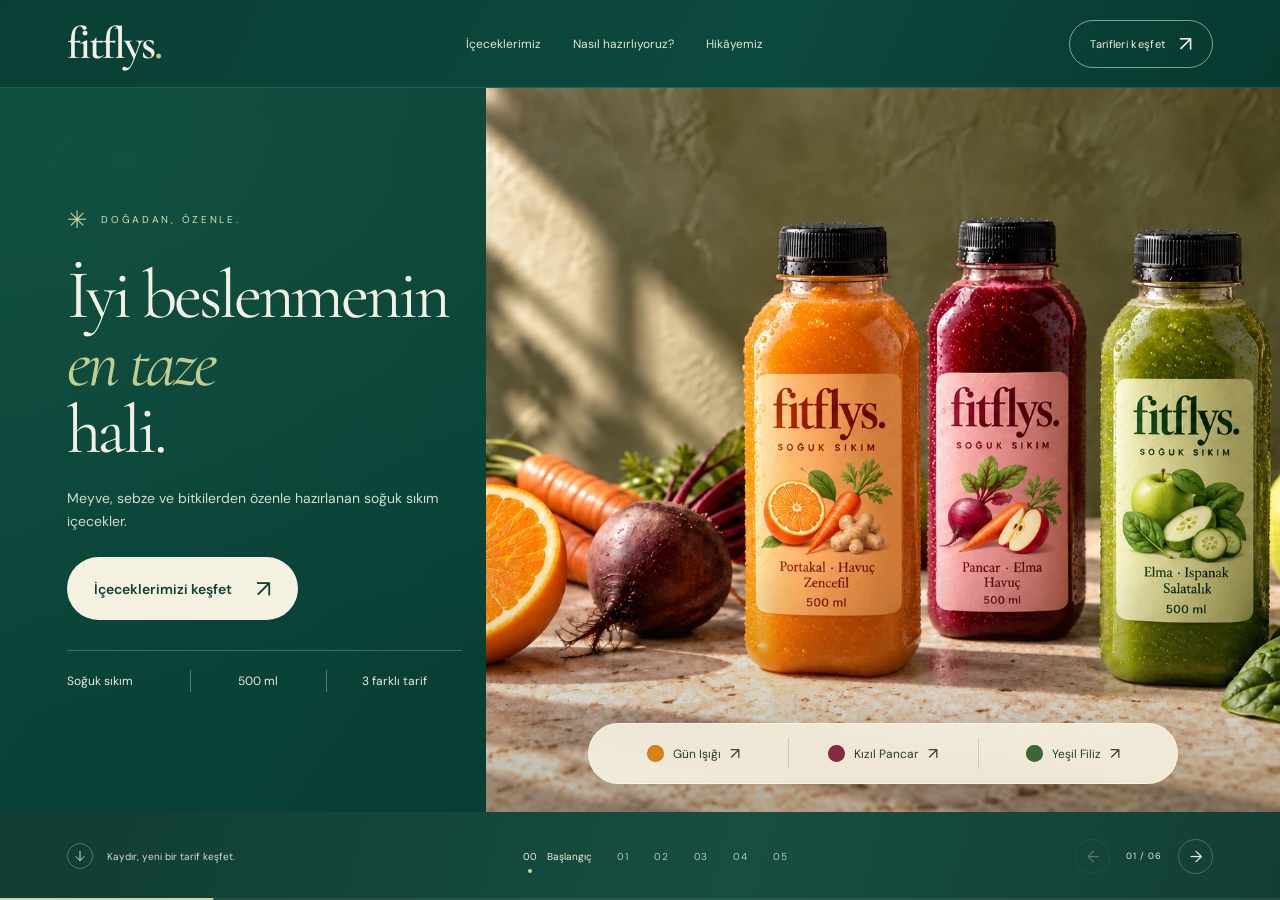
==== commit 5853a08b: "Add files via upload" ====
--- a/index.html
+++ b/index.html
@@ -15,8 +15,8 @@
   <link rel="preconnect" href="https://fonts.googleapis.com" />
   <link rel="preconnect" href="https://fonts.gstatic.com" crossorigin />
   <link href="https://fonts.googleapis.com/css2?family=Cormorant+Garamond:ital,wght@0,400;0,500;0,600;1,400;1,500&amp;family=DM+Sans:wght@400;500;600;700&amp;display=swap" rel="stylesheet" />
-  <link rel="stylesheet" href="style.css?v=46" />
-  <script src="script.js?v=46" defer></script>
+  <link rel="stylesheet" href="style.css?v=47" />
+  <script src="script.js?v=47" defer></script>
   <title>FitFlys — İyi beslenmenin taze hali</title>
 </head>
 <body>
--- a/style.css
+++ b/style.css
@@ -1580,3 +1580,7 @@
   .no-js .scene--method { grid-template-rows: calc(100vw * 9 / 16) auto; }
   .no-js .method-visual { min-height: 0; }
 }
+
+/* Geometrically centered swipe arrow, independent of font metrics. */
+.scroll-instruction .scroll-icon { display: flex; align-items: center; justify-content: center; width: 26px; height: 26px; flex: 0 0 26px; border-radius: 50%; padding: 0; line-height: 0; }
+.scroll-icon svg { display: block; width: 16px; height: 16px; flex: 0 0 16px; }
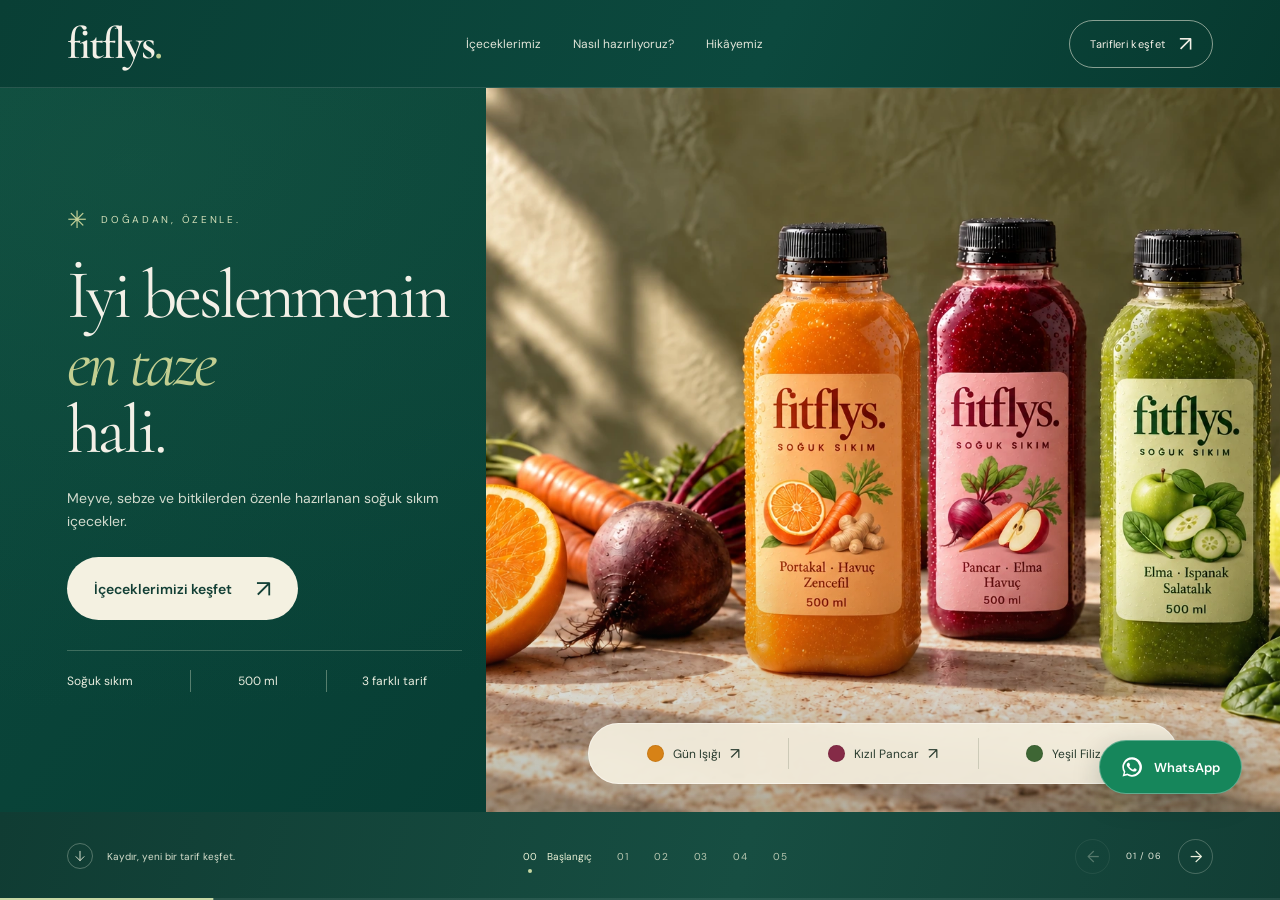
==== commit e40fbd1c: "Add files via upload" ====
--- a/index.html
+++ b/index.html
@@ -1,79 +1,83 @@
-<!doctype html>
-<html lang="tr" class="no-js">
-<head>
-  <meta charset="utf-8" />
-  <meta name="viewport" content="width=device-width, initial-scale=1" />
-  <meta name="theme-color" content="#173c30" />
-  <meta name="description" content="İyi beslenmenin taze hali. Meyve, sebze ve bitkilerden özenle hazırlanan FitFlys soğuk sıkım içecekleriyle tanışın." />
-  <meta property="og:type" content="website" />
-  <meta property="og:title" content="FitFlys — İyi beslenmenin taze hali" />
-  <meta property="og:description" content="Gerçek malzemeler. Isı uygulanmadan soğuk sıkım. Üç ayrı tarif, 500 ml." />
-  <meta property="og:image" content="https://fitflys.com/assets/proportioned-collection.webp" />
-  <meta property="og:url" content="https://fitflys.com/" />
-  <link rel="canonical" href="https://fitflys.com/" />
-  <link rel="icon" href="assets/fitflys-mark.svg" type="image/svg+xml" />
-  <link rel="preconnect" href="https://fonts.googleapis.com" />
-  <link rel="preconnect" href="https://fonts.gstatic.com" crossorigin />
-  <link href="https://fonts.googleapis.com/css2?family=Cormorant+Garamond:ital,wght@0,400;0,500;0,600;1,400;1,500&amp;family=DM+Sans:wght@400;500;600;700&amp;display=swap" rel="stylesheet" />
-  <link rel="stylesheet" href="style.css?v=47" />
-  <script src="script.js?v=47" defer></script>
-  <title>FitFlys — İyi beslenmenin taze hali</title>
-</head>
-<body>
-  <svg class="ingredient-artwork" aria-hidden="true" focusable="false" xmlns="http://www.w3.org/2000/svg">
-    <symbol id="ingredient-carrot" viewBox="0 0 48 48"><path d="M20 15c-2-5-1-9 1-12 4 3 5 6 4 10 2-5 5-7 9-8 0 5-2 9-7 12" fill="#6d8c58"/><path d="M17 15c5-2 12 0 17 5-3 10-9 18-17 24-2-10-3-20 0-29Z" fill="#e78a4b" stroke="#ba6335" stroke-linejoin="round"/><path d="m18 25 6 2m-5 5 5 2m0-14 4 2" fill="none" stroke="#f8c18a" stroke-linecap="round" stroke-width="1.5"/></symbol>
-    <symbol id="ingredient-ginger" viewBox="0 0 48 48"><path d="M12 27c-2-4 1-8 5-8 0-5 6-7 9-3 4-3 9 0 8 5 5 1 6 7 2 10 0 5-5 7-9 4-4 4-10 2-10-3-5 1-8-2-5-5Z" fill="#d9ae70" stroke="#aa8053" stroke-linejoin="round" stroke-width="1.5"/><path d="m19 20 2 4m9-4-3 5m-8 7 5-2m10 2-4-4" fill="none" stroke="#f3d5a4" stroke-linecap="round" stroke-width="1.5"/></symbol>
-    <symbol id="ingredient-orange" viewBox="0 0 48 48"><circle cx="24" cy="26" r="15" fill="#f0a04e" stroke="#d47b31" stroke-width="1.5"/><path d="M25 10c4-5 9-5 13-3-2 5-6 7-12 6" fill="#748e58"/><path d="M16 20c3-4 7-6 12-7" fill="none" stroke="#ffd08c" stroke-linecap="round" stroke-width="1.5"/><circle cx="24" cy="26" r="10.5" fill="none" stroke="#ffd08c" stroke-width=".7" opacity=".8"/></symbol>
-    <symbol id="ingredient-apple" viewBox="0 0 48 48"><path d="M24 17c-7-6-16-1-15 9 1 9 7 16 13 16 2 0 3-1 5-1s3 1 5 1c6 0 12-8 12-17 0-9-9-13-17-8-1 1-2 1-3 0Z" fill="#8eae68" stroke="#66884f" stroke-linejoin="round" stroke-width="1.5"/><path d="M24 17c0-5 2-8 6-10" fill="none" stroke="#79553b" stroke-linecap="round" stroke-width="2"/><path d="M28 11c4-5 9-5 12-3-2 4-6 6-12 5" fill="#668b58"/></symbol>
-    <symbol id="ingredient-lemon" viewBox="0 0 48 48"><path d="M9 26c4-10 12-16 22-16 4 0 7 2 9 5-1 11-9 22-20 24-5 1-10-3-11-8l-3-3 3-2Z" fill="#edce62" stroke="#c2a440" stroke-linejoin="round" stroke-width="1.5"/><path d="M27 11c3-5 8-6 12-4-2 4-6 6-11 6" fill="#6c8a53"/><path d="M15 29c4-7 10-12 18-15" fill="none" stroke="#f8e89e" stroke-linecap="round" stroke-width="1.5"/></symbol>
-    <symbol id="ingredient-mint" viewBox="0 0 48 48"><path d="M24 41V15m0 13C16 27 12 22 13 16c7-1 11 3 11 9m0-2c1-8 6-12 13-11 0 7-4 12-13 13m0-13C20 7 15 6 10 9c1 6 6 9 14 9" fill="#87a979" stroke="#5f8056" stroke-linecap="round" stroke-linejoin="round" stroke-width="1.5"/><path d="m18 22 5 4m9-8-7 7m-10-12 8 5" fill="none" stroke="#c9d9ba" stroke-linecap="round" stroke-width="1.2"/></symbol>
-    <symbol id="ingredient-beet" viewBox="0 0 48 48"><path d="M22 20c-3-8-1-13 2-17 4 4 5 8 3 14 4-8 9-10 14-9-1 7-5 11-12 14" fill="#6d8b59"/><path d="M24 17c8 0 14 5 13 13-1 7-7 12-13 16-6-4-12-9-13-16-1-8 5-13 13-13Z" fill="#9c4d64" stroke="#74364d" stroke-linejoin="round" stroke-width="1.5"/><path d="M24 43v3m-7-21c3-2 7-2 11 0" fill="none" stroke="#d88798" stroke-linecap="round" stroke-width="1.5"/></symbol>
-    <symbol id="ingredient-basil" viewBox="0 0 48 48"><path d="M24 42V14m0 18c-8 0-13-4-13-10 7-2 12 1 13 6m0-1c1-8 6-12 13-11 0 7-4 12-13 13m0-14c-2-6-7-9-13-7 0 6 5 10 13 11" fill="#7b9a62" stroke="#567849" stroke-linecap="round" stroke-linejoin="round" stroke-width="1.5"/><path d="m15 24 7 5m12-10-9 8m-8-13 7 5" fill="none" stroke="#c8d7b5" stroke-linecap="round" stroke-width="1.2"/></symbol>
-    <symbol id="ingredient-spinach" viewBox="0 0 48 48"><path d="M8 38C7 18 18 7 39 7c1 20-8 33-27 34l-4-3Z" fill="#70905d" stroke="#4c704b" stroke-linejoin="round" stroke-width="1.5"/><path d="M12 38c7-9 14-16 24-25m-15 17-1-9m9 0 5 1" fill="none" stroke="#c0d0a8" stroke-linecap="round" stroke-width="1.5"/></symbol>
-    <symbol id="ingredient-celery" viewBox="0 0 48 48"><path d="M13 42c-1-12 0-22 4-33m4 33c-1-13 0-24 3-35m4 35c0-13 2-24 6-32" fill="none" stroke="#78a46b" stroke-linecap="round" stroke-width="5"/><path d="M15 42c0-12 1-23 4-33m7 33c0-12 1-23 4-34" fill="none" stroke="#b9cf9e" stroke-linecap="round" stroke-width="1.5"/><path d="M16 11c-4-3-5-6-4-9 5 1 8 4 8 9m10-1c1-5 4-8 8-9 1 5-1 8-6 11" fill="#79965d"/></symbol>
-    <symbol id="ingredient-cucumber" viewBox="0 0 48 48"><path d="M12 39c-5-4-5-10 0-16L27 8c4-4 10-4 13 0 4 4 3 10-1 14L24 38c-4 4-9 5-12 1Z" fill="#79a26b" stroke="#527c4b" stroke-width="1.5"/><path d="m17 34 17-19" fill="none" stroke="#bdd3a8" stroke-linecap="round" stroke-width="2"/><g fill="#456e48"><circle cx="17" cy="24" r="1"/><circle cx="23" cy="17" r="1"/><circle cx="26" cy="28" r="1"/><circle cx="31" cy="11" r="1"/></g></symbol>
-    <symbol id="ingredient-parsley" viewBox="0 0 48 48"><path d="M24 42V22m0 7c-7 0-12-4-12-9 6-2 11 1 12 6m0-1c-1-7 3-12 9-13 3 6 0 12-8 15m-1-7c-3-6-8-8-13-5 1 6 5 10 13 11m1 5c6-1 10 1 12 6-5 3-10 1-13-3" fill="#81a46a" stroke="#5a8052" stroke-linecap="round" stroke-linejoin="round" stroke-width="1.5"/></symbol>
-  </svg>
-  <a class="skip-link" href="#main">İçeriğe geç</a>
-  <header class="site-header">
-    <a class="brand" href="#baslangic" aria-label="FitFlys başlangıç"><span class="brand__name">fitflys<span class="brand__dot">.</span></span></a>
-    <nav class="header-nav" aria-label="Ana menü"><a href="#gun-isigi">İçeceklerimiz</a><a href="#soguk-sikim">Nasıl hazırlıyoruz?</a><a href="#hikayemiz">Hikâyemiz</a></nav>
-    <a class="header-discover" href="#gun-isigi">Tarifleri keşfet <span aria-hidden="true">↗</span></a>
-  </header>
-  <main class="stage" id="main" tabindex="-1" aria-label="FitFlys soğuk sıkım koleksiyonu">
-    <section class="scene scene--intro is-active" id="baslangic" data-chapter="Başlangıç" aria-labelledby="intro-title">
-      <div class="scene__copy intro-copy">
-        <p class="eyebrow"><span class="small-star" aria-hidden="true">✳</span> DOĞADAN, ÖZENLE.</p>
-        <h1 id="intro-title"><span>İyi beslenmenin</span><em>en taze</em><span>hali.</span></h1>
-        <p class="scene__description">Meyve, sebze ve bitkilerden özenle hazırlanan soğuk sıkım içecekler.</p>
-        <a class="text-link hero-cta" href="#gun-isigi">İçeceklerimizi keşfet <span aria-hidden="true">↗</span></a>
-        <div class="hero-facts" aria-label="Koleksiyon özellikleri"><span>Soğuk sıkım</span><span>500 ml</span><span>3 farklı tarif</span></div>
-      </div>
-      <div class="scene__visual intro-visual"><img src="assets/proportioned-collection.webp" alt="Renkli botanik FitFlys etiketli Gün Işığı, Kızıl Pancar ve Yeşil Filiz 500 ml şişeleri" width="1536" height="1024" fetchpriority="high" /><nav class="recipe-dock" aria-label="Tarifi seç"><a href="#gun-isigi"><i class="recipe-dot recipe-dot--orange" aria-hidden="true"></i><span>Gün Işığı</span><b aria-hidden="true">↗</b></a><a href="#kizil-pancar"><i class="recipe-dot recipe-dot--red" aria-hidden="true"></i><span>Kızıl Pancar</span><b aria-hidden="true">↗</b></a><a href="#yesil-filiz"><i class="recipe-dot recipe-dot--green" aria-hidden="true"></i><span>Yeşil Filiz</span><b aria-hidden="true">↗</b></a></nav></div>
-    </section>
-    <section class="scene scene--product scene--orange" id="gun-isigi" data-chapter="Gün Işığı" aria-labelledby="orange-title">
-      <div class="scene__visual product-visual"><picture><source media="(max-width: 760px)" data-srcset="assets/proportioned-orange-wide.webp" /><img data-src="assets/proportioned-orange-wide.webp" alt="Portakal, havuç, zencefil ve yeşil elma yanında Gün Işığı soğuk sıkım içeceği" width="1536" height="1024" /></picture><noscript><picture><source media="(max-width: 760px)" srcset="assets/proportioned-orange-wide.webp" /><img src="assets/proportioned-orange-wide.webp" alt="Portakal, havuç, zencefil ve yeşil elma yanında Gün Işığı soğuk sıkım içeceği" width="1536" height="1024" /></picture></noscript></div>
-      <div class="scene__copy product-copy"><p class="eyebrow">01 — NARENCİYE &amp; KÖK SEBZELER</p><div class="product-format"><span>SOĞUK SIKIM</span><span>500 ml</span></div><h2 id="orange-title">Gün <em>Işığı.</em></h2><p class="product-lead">Güne, iyi bir başlangıç.</p><p class="scene__description">Portakalın canlı tadı, havucun yumuşaklığı ve zencefilin hafif sıcaklığı. Meyve ve sebzeyi aynı şişede buluşturan dengeli bir tarif.</p><div class="ingredients"><h3>Şişenin içindekiler</h3><ul class="ingredient-list"><li><svg viewBox="0 0 48 48" aria-hidden="true" focusable="false"><use href="#ingredient-orange" /></svg><span>Portakal</span></li><li><svg viewBox="0 0 48 48" aria-hidden="true" focusable="false"><use href="#ingredient-carrot" /></svg><span>Havuç</span></li><li><svg viewBox="0 0 48 48" aria-hidden="true" focusable="false"><use href="#ingredient-apple" /></svg><span>Yeşil elma</span></li><li><svg viewBox="0 0 48 48" aria-hidden="true" focusable="false"><use href="#ingredient-ginger" /></svg><span>Zencefil</span></li><li><svg viewBox="0 0 48 48" aria-hidden="true" focusable="false"><use href="#ingredient-lemon" /></svg><span>Limon</span></li><li><svg viewBox="0 0 48 48" aria-hidden="true" focusable="false"><use href="#ingredient-mint" /></svg><span>Nane</span></li></ul></div><div class="taste-note"><span>TADI NASIL?</span><p>Canlı narenciye. Yumuşak bir bitiş.</p></div><a class="text-link" href="#kizil-pancar">Sıradaki tarif: Kızıl Pancar <span aria-hidden="true">→</span></a></div>
-    </section>
-    <section class="scene scene--product scene--red" id="kizil-pancar" data-chapter="Kızıl Pancar" aria-labelledby="red-title">
-      <div class="scene__visual product-visual"><picture><source media="(max-width: 760px)" data-srcset="assets/proportioned-red-wide.webp" /><img data-src="assets/proportioned-red-wide.webp" alt="Pancar, yeşil elma ve fesleğenle Kızıl Pancar soğuk sıkım içeceği" width="1536" height="1024" /></picture><noscript><picture><source media="(max-width: 760px)" srcset="assets/proportioned-red-wide.webp" /><img src="assets/proportioned-red-wide.webp" alt="Pancar, yeşil elma ve fesleğenle Kızıl Pancar soğuk sıkım içeceği" width="1536" height="1024" /></picture></noscript></div>
-      <div class="scene__copy product-copy"><p class="eyebrow">02 — PANCAR &amp; AROMATİK BİTKİLER</p><div class="product-format"><span>SOĞUK SIKIM</span><span>500 ml</span></div><h2 id="red-title">Kızıl <em>Pancar.</em></h2><p class="product-lead">Köklerden gelen karakter.</p><p class="scene__description">Pancarın kendine özgü tadını yeşil elma ve portakalla dengeliyoruz. Nane ve fesleğen, bu koyu kırmızı karışıma ferah bir son dokunuş katıyor.</p><div class="ingredients"><h3>Şişenin içindekiler</h3><ul class="ingredient-list"><li><svg viewBox="0 0 48 48" aria-hidden="true" focusable="false"><use href="#ingredient-beet" /></svg><span>Pancar</span></li><li><svg viewBox="0 0 48 48" aria-hidden="true" focusable="false"><use href="#ingredient-carrot" /></svg><span>Havuç</span></li><li><svg viewBox="0 0 48 48" aria-hidden="true" focusable="false"><use href="#ingredient-apple" /></svg><span>Yeşil elma</span></li><li><svg viewBox="0 0 48 48" aria-hidden="true" focusable="false"><use href="#ingredient-orange" /></svg><span>Portakal</span></li><li><svg viewBox="0 0 48 48" aria-hidden="true" focusable="false"><use href="#ingredient-ginger" /></svg><span>Zencefil</span></li><li><svg viewBox="0 0 48 48" aria-hidden="true" focusable="false"><use href="#ingredient-lemon" /></svg><span>Limon</span></li><li><svg viewBox="0 0 48 48" aria-hidden="true" focusable="false"><use href="#ingredient-mint" /></svg><span>Nane</span></li><li><svg viewBox="0 0 48 48" aria-hidden="true" focusable="false"><use href="#ingredient-basil" /></svg><span>Fesleğen</span></li></ul></div><div class="taste-note"><span>TADI NASIL?</span><p>Topraksı, meyvemsi, hafif aromatik.</p></div><a class="text-link" href="#yesil-filiz">Sıradaki tarif: Yeşil Filiz <span aria-hidden="true">→</span></a></div>
-    </section>
-    <section class="scene scene--product scene--green" id="yesil-filiz" data-chapter="Yeşil Filiz" aria-labelledby="green-title">
-      <div class="scene__visual product-visual"><picture><source media="(max-width: 760px)" data-srcset="assets/proportioned-green-wide.webp" /><img data-src="assets/proportioned-green-wide.webp" alt="Ispanak, yeşil elma, salatalık ve kereviz sapıyla Yeşil Filiz soğuk sıkım içeceği" width="1536" height="1024" /></picture><noscript><picture><source media="(max-width: 760px)" srcset="assets/proportioned-green-wide.webp" /><img src="assets/proportioned-green-wide.webp" alt="Ispanak, yeşil elma, salatalık ve kereviz sapıyla Yeşil Filiz soğuk sıkım içeceği" width="1536" height="1024" /></picture></noscript></div>
-      <div class="scene__copy product-copy"><p class="eyebrow">03 — YEŞİL SEBZELER &amp; ELMA</p><div class="product-format"><span>SOĞUK SIKIM</span><span>500 ml</span></div><h2 id="green-title">Yeşil <em>Filiz.</em></h2><p class="product-lead">Yeşile biraz daha yer aç.</p><p class="scene__description">Ispanak, salatalık ve kereviz sapı; yeşil elmayla dengelenen bitkisel bir karışım. Taze otlar ve zencefil, her yuduma ayrı bir katman ekliyor.</p><div class="ingredients"><h3>Şişenin içindekiler</h3><ul class="ingredient-list"><li><svg viewBox="0 0 48 48" aria-hidden="true" focusable="false"><use href="#ingredient-spinach" /></svg><span>Ispanak</span></li><li><svg viewBox="0 0 48 48" aria-hidden="true" focusable="false"><use href="#ingredient-cucumber" /></svg><span>Salatalık</span></li><li><svg viewBox="0 0 48 48" aria-hidden="true" focusable="false"><use href="#ingredient-celery" /></svg><span>Kereviz sapı</span></li><li><svg viewBox="0 0 48 48" aria-hidden="true" focusable="false"><use href="#ingredient-apple" /></svg><span>Yeşil elma</span></li><li><svg viewBox="0 0 48 48" aria-hidden="true" focusable="false"><use href="#ingredient-carrot" /></svg><span>Havuç</span></li><li><svg viewBox="0 0 48 48" aria-hidden="true" focusable="false"><use href="#ingredient-parsley" /></svg><span>Maydanoz</span></li><li><svg viewBox="0 0 48 48" aria-hidden="true" focusable="false"><use href="#ingredient-mint" /></svg><span>Nane</span></li><li><svg viewBox="0 0 48 48" aria-hidden="true" focusable="false"><use href="#ingredient-basil" /></svg><span>Fesleğen</span></li><li><svg viewBox="0 0 48 48" aria-hidden="true" focusable="false"><use href="#ingredient-ginger" /></svg><span>Zencefil</span></li></ul></div><div class="taste-note"><span>TADI NASIL?</span><p>Bitkisel, ferah, elmayla dengeli.</p></div><a class="text-link" href="#soguk-sikim">Bir şişenin arkasındaki özen <span aria-hidden="true">→</span></a></div>
-    </section>
-    <section class="scene scene--method" id="soguk-sikim" data-chapter="Özenli sıkım" aria-labelledby="method-title">
-      <div class="scene__copy method-copy"><p class="eyebrow">İYİ MALZEME. ÖZENLİ YÖNTEM.</p><h2 id="method-title">Doğanın tadına<br /><em>özen gösteriyoruz.</em></h2><p class="scene__description">Soğuk sıkım, meyve ve sebzelerin ısı uygulanmadan mekanik presle sıkılmasıdır. FitFlys tariflerinin başlangıç noktası, malzemenin kendisi.</p><ol class="method-list"><li><span>01</span><div><h3>Her malzemenin bir yeri var.</h3><p>Meyve, sebze ve bitkileri her tarifin tat dengesine göre bir araya getiriyoruz.</p></div></li><li><span>02</span><div><h3>Isı uygulanmadan sıkıyoruz.</h3><p>Mekanik presle hazırlanan karışımlarda gerçek malzemelerin tadını öne çıkarıyoruz.</p></div></li><li><span>03</span><div><h3>Bir şişe, kendi karakteri.</h3><p>Üç ayrı tarif. Üç ayrı lezzet. Her biri 500 ml.</p></div></li></ol></div>
-      <div class="scene__visual method-visual"><picture><source media="(max-width: 760px)" data-srcset="assets/method-wide.webp" /><img data-src="assets/method-tall.webp" alt="Geniş kadrajda tam görünen üç FitFlys 500 ml şişesi ve taze malzemeler" width="1086" height="1448" /></picture><noscript><picture><source media="(max-width: 760px)" srcset="assets/method-wide.webp" /><img src="assets/method-tall.webp" alt="Geniş kadrajda tam görünen üç FitFlys 500 ml şişesi ve taze malzemeler" width="1086" height="1448" /></picture></noscript><div class="method-quote">İçindekiler belli.<br /><em>Özeni hissedilir.</em></div></div>
-    </section>
-    <section class="scene scene--story" id="hikayemiz" data-chapter="Hikâyemiz" aria-labelledby="story-title">
-      <div class="scene__visual story-visual"><img data-src="assets/editorial-founder-4k.webp" alt="FitFlys'in arkasındaki isim Ahmet Akay" width="2160" height="3840" /><noscript><img src="assets/editorial-founder-4k.webp" alt="FitFlys'in arkasındaki isim Ahmet Akay" width="2160" height="3840" /></noscript><div class="founder-caption"><strong>Ahmet Akay</strong><span>FITFLYS’İN ARKASINDAKİ İSİM</span></div></div>
-      <div class="scene__copy story-copy"><p class="eyebrow">BİR ŞİŞEDEN DAHA FAZLASI</p><h2 id="story-title">Her parçaya<br /><em>değer vermek.</em></h2><p class="scene__description">FitFlys, soğuk sıkımdan sonra kalan meyve ve sebze posalarına yeniden değer verme fikriyle başladı.</p><p class="scene__description">Posaları kek ve galetalarda kullanmak, kalan kısmı hayvan yemi olarak değerlendirmek… Çıkış noktamız, doğanın sunduğu her parçayla daha fazlasını yapabilmekti.</p><p class="story-signature">Doğadan, özenle. <span>fitflys.</span></p><a class="text-link" href="#baslangic">Yeniden keşfet <span aria-hidden="true">↗</span></a></div>
-    </section>
-  </main>
-  <footer class="chapter-bar"><div class="scroll-instruction"><span class="scroll-icon" aria-hidden="true">↓</span><span>Kaydır, yeni bir tarif keşfet.</span></div><nav class="chapters" aria-label="Bölümler"><a href="#baslangic" class="is-current" aria-current="step"><span>00</span><span class="chapter-label">Başlangıç</span></a><a href="#gun-isigi"><span>01</span><span class="chapter-label">Gün Işığı</span></a><a href="#kizil-pancar"><span>02</span><span class="chapter-label">Kızıl Pancar</span></a><a href="#yesil-filiz"><span>03</span><span class="chapter-label">Yeşil Filiz</span></a><a href="#soguk-sikim"><span>04</span><span class="chapter-label">Özenli sıkım</span></a><a href="#hikayemiz"><span>05</span><span class="chapter-label">Hikâyemiz</span></a></nav><div class="scene-arrows"><button type="button" id="previous-scene" aria-label="Önceki bölüm" disabled>←</button><span id="scene-counter" aria-hidden="true">01 / 06</span><button type="button" id="next-scene" aria-label="Sonraki bölüm">→</button></div><div class="chapter-progress" aria-hidden="true"><span id="chapter-progress"></span></div></footer>
-  <div class="sr-only" id="scene-announcement" role="status" aria-live="polite" aria-atomic="true"></div>
-  <noscript><style>.scene img[data-src]{display:none}</style></noscript>
-</body>
-</html>
+<!doctype html>
+<html lang="tr" class="no-js">
+<head>
+  <meta charset="utf-8" />
+  <meta name="viewport" content="width=device-width, initial-scale=1" />
+  <meta name="theme-color" content="#173c30" />
+  <meta name="description" content="İyi beslenmenin taze hali. Meyve, sebze ve bitkilerden özenle hazırlanan FitFlys soğuk sıkım içecekleriyle tanışın." />
+  <meta property="og:type" content="website" />
+  <meta property="og:title" content="FitFlys — İyi beslenmenin taze hali" />
+  <meta property="og:description" content="Gerçek malzemeler. Isı uygulanmadan soğuk sıkım. Üç ayrı tarif, 500 ml." />
+  <meta property="og:image" content="https://fitflys.com/assets/proportioned-collection.webp" />
+  <meta property="og:url" content="https://fitflys.com/" />
+  <link rel="canonical" href="https://fitflys.com/" />
+  <link rel="icon" href="assets/fitflys-mark.svg" type="image/svg+xml" />
+  <link rel="preconnect" href="https://fonts.googleapis.com" />
+  <link rel="preconnect" href="https://fonts.gstatic.com" crossorigin />
+  <link href="https://fonts.googleapis.com/css2?family=Cormorant+Garamond:ital,wght@0,400;0,500;0,600;1,400;1,500&amp;family=DM+Sans:wght@400;500;600;700&amp;display=swap" rel="stylesheet" />
+  <link rel="stylesheet" href="style.css?v=50" />
+  <script src="script.js?v=50" defer></script>
+  <title>FitFlys — İyi beslenmenin taze hali</title>
+</head>
+<body>
+  <svg class="ingredient-artwork" aria-hidden="true" focusable="false" xmlns="http://www.w3.org/2000/svg">
+    <symbol id="ingredient-carrot" viewBox="0 0 48 48"><path d="M20 15c-2-5-1-9 1-12 4 3 5 6 4 10 2-5 5-7 9-8 0 5-2 9-7 12" fill="#6d8c58"/><path d="M17 15c5-2 12 0 17 5-3 10-9 18-17 24-2-10-3-20 0-29Z" fill="#e78a4b" stroke="#ba6335" stroke-linejoin="round"/><path d="m18 25 6 2m-5 5 5 2m0-14 4 2" fill="none" stroke="#f8c18a" stroke-linecap="round" stroke-width="1.5"/></symbol>
+    <symbol id="ingredient-ginger" viewBox="0 0 48 48"><path d="M12 27c-2-4 1-8 5-8 0-5 6-7 9-3 4-3 9 0 8 5 5 1 6 7 2 10 0 5-5 7-9 4-4 4-10 2-10-3-5 1-8-2-5-5Z" fill="#d9ae70" stroke="#aa8053" stroke-linejoin="round" stroke-width="1.5"/><path d="m19 20 2 4m9-4-3 5m-8 7 5-2m10 2-4-4" fill="none" stroke="#f3d5a4" stroke-linecap="round" stroke-width="1.5"/></symbol>
+    <symbol id="ingredient-orange" viewBox="0 0 48 48"><circle cx="24" cy="26" r="15" fill="#f0a04e" stroke="#d47b31" stroke-width="1.5"/><path d="M25 10c4-5 9-5 13-3-2 5-6 7-12 6" fill="#748e58"/><path d="M16 20c3-4 7-6 12-7" fill="none" stroke="#ffd08c" stroke-linecap="round" stroke-width="1.5"/><circle cx="24" cy="26" r="10.5" fill="none" stroke="#ffd08c" stroke-width=".7" opacity=".8"/></symbol>
+    <symbol id="ingredient-apple" viewBox="0 0 48 48"><path d="M24 17c-7-6-16-1-15 9 1 9 7 16 13 16 2 0 3-1 5-1s3 1 5 1c6 0 12-8 12-17 0-9-9-13-17-8-1 1-2 1-3 0Z" fill="#8eae68" stroke="#66884f" stroke-linejoin="round" stroke-width="1.5"/><path d="M24 17c0-5 2-8 6-10" fill="none" stroke="#79553b" stroke-linecap="round" stroke-width="2"/><path d="M28 11c4-5 9-5 12-3-2 4-6 6-12 5" fill="#668b58"/></symbol>
+    <symbol id="ingredient-lemon" viewBox="0 0 48 48"><path d="M9 26c4-10 12-16 22-16 4 0 7 2 9 5-1 11-9 22-20 24-5 1-10-3-11-8l-3-3 3-2Z" fill="#edce62" stroke="#c2a440" stroke-linejoin="round" stroke-width="1.5"/><path d="M27 11c3-5 8-6 12-4-2 4-6 6-11 6" fill="#6c8a53"/><path d="M15 29c4-7 10-12 18-15" fill="none" stroke="#f8e89e" stroke-linecap="round" stroke-width="1.5"/></symbol>
+    <symbol id="ingredient-mint" viewBox="0 0 48 48"><path d="M24 41V15m0 13C16 27 12 22 13 16c7-1 11 3 11 9m0-2c1-8 6-12 13-11 0 7-4 12-13 13m0-13C20 7 15 6 10 9c1 6 6 9 14 9" fill="#87a979" stroke="#5f8056" stroke-linecap="round" stroke-linejoin="round" stroke-width="1.5"/><path d="m18 22 5 4m9-8-7 7m-10-12 8 5" fill="none" stroke="#c9d9ba" stroke-linecap="round" stroke-width="1.2"/></symbol>
+    <symbol id="ingredient-beet" viewBox="0 0 48 48"><path d="M22 20c-3-8-1-13 2-17 4 4 5 8 3 14 4-8 9-10 14-9-1 7-5 11-12 14" fill="#6d8b59"/><path d="M24 17c8 0 14 5 13 13-1 7-7 12-13 16-6-4-12-9-13-16-1-8 5-13 13-13Z" fill="#9c4d64" stroke="#74364d" stroke-linejoin="round" stroke-width="1.5"/><path d="M24 43v3m-7-21c3-2 7-2 11 0" fill="none" stroke="#d88798" stroke-linecap="round" stroke-width="1.5"/></symbol>
+    <symbol id="ingredient-basil" viewBox="0 0 48 48"><path d="M24 42V14m0 18c-8 0-13-4-13-10 7-2 12 1 13 6m0-1c1-8 6-12 13-11 0 7-4 12-13 13m0-14c-2-6-7-9-13-7 0 6 5 10 13 11" fill="#7b9a62" stroke="#567849" stroke-linecap="round" stroke-linejoin="round" stroke-width="1.5"/><path d="m15 24 7 5m12-10-9 8m-8-13 7 5" fill="none" stroke="#c8d7b5" stroke-linecap="round" stroke-width="1.2"/></symbol>
+    <symbol id="ingredient-spinach" viewBox="0 0 48 48"><path d="M8 38C7 18 18 7 39 7c1 20-8 33-27 34l-4-3Z" fill="#70905d" stroke="#4c704b" stroke-linejoin="round" stroke-width="1.5"/><path d="M12 38c7-9 14-16 24-25m-15 17-1-9m9 0 5 1" fill="none" stroke="#c0d0a8" stroke-linecap="round" stroke-width="1.5"/></symbol>
+    <symbol id="ingredient-celery" viewBox="0 0 48 48"><path d="M13 42c-1-12 0-22 4-33m4 33c-1-13 0-24 3-35m4 35c0-13 2-24 6-32" fill="none" stroke="#78a46b" stroke-linecap="round" stroke-width="5"/><path d="M15 42c0-12 1-23 4-33m7 33c0-12 1-23 4-34" fill="none" stroke="#b9cf9e" stroke-linecap="round" stroke-width="1.5"/><path d="M16 11c-4-3-5-6-4-9 5 1 8 4 8 9m10-1c1-5 4-8 8-9 1 5-1 8-6 11" fill="#79965d"/></symbol>
+    <symbol id="ingredient-cucumber" viewBox="0 0 48 48"><path d="M12 39c-5-4-5-10 0-16L27 8c4-4 10-4 13 0 4 4 3 10-1 14L24 38c-4 4-9 5-12 1Z" fill="#79a26b" stroke="#527c4b" stroke-width="1.5"/><path d="m17 34 17-19" fill="none" stroke="#bdd3a8" stroke-linecap="round" stroke-width="2"/><g fill="#456e48"><circle cx="17" cy="24" r="1"/><circle cx="23" cy="17" r="1"/><circle cx="26" cy="28" r="1"/><circle cx="31" cy="11" r="1"/></g></symbol>
+    <symbol id="ingredient-parsley" viewBox="0 0 48 48"><path d="M24 42V22m0 7c-7 0-12-4-12-9 6-2 11 1 12 6m0-1c-1-7 3-12 9-13 3 6 0 12-8 15m-1-7c-3-6-8-8-13-5 1 6 5 10 13 11m1 5c6-1 10 1 12 6-5 3-10 1-13-3" fill="#81a46a" stroke="#5a8052" stroke-linecap="round" stroke-linejoin="round" stroke-width="1.5"/></symbol>
+  </svg>
+  <a class="skip-link" href="#main">İçeriğe geç</a>
+  <header class="site-header">
+    <a class="brand" href="#baslangic" aria-label="FitFlys başlangıç"><span class="brand__name">fitflys<span class="brand__dot">.</span></span></a>
+    <nav class="header-nav" aria-label="Ana menü"><a href="#gun-isigi">İçeceklerimiz</a><a href="#soguk-sikim">Nasıl hazırlıyoruz?</a><a href="#hikayemiz">Hikâyemiz</a></nav>
+    <a class="header-discover" href="#gun-isigi">Tarifleri keşfet <span aria-hidden="true">↗</span></a>
+  </header>
+  <main class="stage" id="main" tabindex="-1" aria-label="FitFlys soğuk sıkım koleksiyonu">
+    <section class="scene scene--intro is-active" id="baslangic" data-chapter="Başlangıç" aria-labelledby="intro-title">
+      <div class="scene__copy intro-copy">
+        <p class="eyebrow"><span class="small-star" aria-hidden="true">✳</span> DOĞADAN, ÖZENLE.</p>
+        <h1 id="intro-title"><span>İyi beslenmenin</span><em>en taze</em><span>hali.</span></h1>
+        <p class="scene__description">Meyve, sebze ve bitkilerden özenle hazırlanan soğuk sıkım içecekler.</p>
+        <a class="text-link hero-cta" href="#gun-isigi">İçeceklerimizi keşfet <span aria-hidden="true">↗</span></a>
+        <div class="hero-facts" aria-label="Koleksiyon özellikleri"><span>Soğuk sıkım</span><span>500 ml</span><span>3 farklı tarif</span></div>
+      </div>
+      <div class="scene__visual intro-visual"><img src="assets/proportioned-collection.webp" alt="Renkli botanik FitFlys etiketli Gün Işığı, Kızıl Pancar ve Yeşil Filiz 500 ml şişeleri" width="1536" height="1024" fetchpriority="high" /><nav class="recipe-dock" aria-label="Tarifi seç"><a href="#gun-isigi"><i class="recipe-dot recipe-dot--orange" aria-hidden="true"></i><span>Gün Işığı</span><b aria-hidden="true">↗</b></a><a href="#kizil-pancar"><i class="recipe-dot recipe-dot--red" aria-hidden="true"></i><span>Kızıl Pancar</span><b aria-hidden="true">↗</b></a><a href="#yesil-filiz"><i class="recipe-dot recipe-dot--green" aria-hidden="true"></i><span>Yeşil Filiz</span><b aria-hidden="true">↗</b></a></nav></div>
+    </section>
+    <section class="scene scene--product scene--orange" id="gun-isigi" data-chapter="Gün Işığı" aria-labelledby="orange-title">
+      <div class="scene__visual product-visual"><picture><source media="(max-width: 760px)" data-srcset="assets/proportioned-orange-wide.webp" /><img data-src="assets/proportioned-orange-wide.webp" alt="Portakal, havuç, zencefil ve yeşil elma yanında Gün Işığı soğuk sıkım içeceği" width="1536" height="1024" /></picture><noscript><picture><source media="(max-width: 760px)" srcset="assets/proportioned-orange-wide.webp" /><img src="assets/proportioned-orange-wide.webp" alt="Portakal, havuç, zencefil ve yeşil elma yanında Gün Işığı soğuk sıkım içeceği" width="1536" height="1024" /></picture></noscript></div>
+      <div class="scene__copy product-copy"><p class="eyebrow">01 — NARENCİYE &amp; KÖK SEBZELER</p><div class="product-format"><span>SOĞUK SIKIM</span><span>500 ml</span></div><h2 id="orange-title">Gün <em>Işığı.</em></h2><p class="product-lead">Güne, iyi bir başlangıç.</p><p class="scene__description">Portakalın canlı tadı, havucun yumuşaklığı ve zencefilin hafif sıcaklığı. Meyve ve sebzeyi aynı şişede buluşturan dengeli bir tarif.</p><div class="ingredients"><h3>Şişenin içindekiler</h3><ul class="ingredient-list"><li><svg viewBox="0 0 48 48" aria-hidden="true" focusable="false"><use href="#ingredient-orange" /></svg><span>Portakal</span></li><li><svg viewBox="0 0 48 48" aria-hidden="true" focusable="false"><use href="#ingredient-carrot" /></svg><span>Havuç</span></li><li><svg viewBox="0 0 48 48" aria-hidden="true" focusable="false"><use href="#ingredient-apple" /></svg><span>Yeşil elma</span></li><li><svg viewBox="0 0 48 48" aria-hidden="true" focusable="false"><use href="#ingredient-ginger" /></svg><span>Zencefil</span></li><li><svg viewBox="0 0 48 48" aria-hidden="true" focusable="false"><use href="#ingredient-lemon" /></svg><span>Limon</span></li><li><svg viewBox="0 0 48 48" aria-hidden="true" focusable="false"><use href="#ingredient-mint" /></svg><span>Nane</span></li></ul></div><div class="taste-note"><span>TADI NASIL?</span><p>Canlı narenciye. Yumuşak bir bitiş.</p></div><a class="text-link" href="#kizil-pancar">Sıradaki tarif: Kızıl Pancar <span aria-hidden="true">→</span></a></div>
+    </section>
+    <section class="scene scene--product scene--red" id="kizil-pancar" data-chapter="Kızıl Pancar" aria-labelledby="red-title">
+      <div class="scene__visual product-visual"><picture><source media="(max-width: 760px)" data-srcset="assets/proportioned-red-wide.webp" /><img data-src="assets/proportioned-red-wide.webp" alt="Pancar, yeşil elma ve fesleğenle Kızıl Pancar soğuk sıkım içeceği" width="1536" height="1024" /></picture><noscript><picture><source media="(max-width: 760px)" srcset="assets/proportioned-red-wide.webp" /><img src="assets/proportioned-red-wide.webp" alt="Pancar, yeşil elma ve fesleğenle Kızıl Pancar soğuk sıkım içeceği" width="1536" height="1024" /></picture></noscript></div>
+      <div class="scene__copy product-copy"><p class="eyebrow">02 — PANCAR &amp; AROMATİK BİTKİLER</p><div class="product-format"><span>SOĞUK SIKIM</span><span>500 ml</span></div><h2 id="red-title">Kızıl <em>Pancar.</em></h2><p class="product-lead">Köklerden gelen karakter.</p><p class="scene__description">Pancarın kendine özgü tadını yeşil elma ve portakalla dengeliyoruz. Nane ve fesleğen, bu koyu kırmızı karışıma ferah bir son dokunuş katıyor.</p><div class="ingredients"><h3>Şişenin içindekiler</h3><ul class="ingredient-list"><li><svg viewBox="0 0 48 48" aria-hidden="true" focusable="false"><use href="#ingredient-beet" /></svg><span>Pancar</span></li><li><svg viewBox="0 0 48 48" aria-hidden="true" focusable="false"><use href="#ingredient-carrot" /></svg><span>Havuç</span></li><li><svg viewBox="0 0 48 48" aria-hidden="true" focusable="false"><use href="#ingredient-apple" /></svg><span>Yeşil elma</span></li><li><svg viewBox="0 0 48 48" aria-hidden="true" focusable="false"><use href="#ingredient-orange" /></svg><span>Portakal</span></li><li><svg viewBox="0 0 48 48" aria-hidden="true" focusable="false"><use href="#ingredient-ginger" /></svg><span>Zencefil</span></li><li><svg viewBox="0 0 48 48" aria-hidden="true" focusable="false"><use href="#ingredient-lemon" /></svg><span>Limon</span></li><li><svg viewBox="0 0 48 48" aria-hidden="true" focusable="false"><use href="#ingredient-mint" /></svg><span>Nane</span></li><li><svg viewBox="0 0 48 48" aria-hidden="true" focusable="false"><use href="#ingredient-basil" /></svg><span>Fesleğen</span></li></ul></div><div class="taste-note"><span>TADI NASIL?</span><p>Topraksı, meyvemsi, hafif aromatik.</p></div><a class="text-link" href="#yesil-filiz">Sıradaki tarif: Yeşil Filiz <span aria-hidden="true">→</span></a></div>
+    </section>
+    <section class="scene scene--product scene--green" id="yesil-filiz" data-chapter="Yeşil Filiz" aria-labelledby="green-title">
+      <div class="scene__visual product-visual"><picture><source media="(max-width: 760px)" data-srcset="assets/proportioned-green-wide.webp" /><img data-src="assets/proportioned-green-wide.webp" alt="Ispanak, yeşil elma, salatalık ve kereviz sapıyla Yeşil Filiz soğuk sıkım içeceği" width="1536" height="1024" /></picture><noscript><picture><source media="(max-width: 760px)" srcset="assets/proportioned-green-wide.webp" /><img src="assets/proportioned-green-wide.webp" alt="Ispanak, yeşil elma, salatalık ve kereviz sapıyla Yeşil Filiz soğuk sıkım içeceği" width="1536" height="1024" /></picture></noscript></div>
+      <div class="scene__copy product-copy"><p class="eyebrow">03 — YEŞİL SEBZELER &amp; ELMA</p><div class="product-format"><span>SOĞUK SIKIM</span><span>500 ml</span></div><h2 id="green-title">Yeşil <em>Filiz.</em></h2><p class="product-lead">Yeşile biraz daha yer aç.</p><p class="scene__description">Ispanak, salatalık ve kereviz sapı; yeşil elmayla dengelenen bitkisel bir karışım. Taze otlar ve zencefil, her yuduma ayrı bir katman ekliyor.</p><div class="ingredients"><h3>Şişenin içindekiler</h3><ul class="ingredient-list"><li><svg viewBox="0 0 48 48" aria-hidden="true" focusable="false"><use href="#ingredient-spinach" /></svg><span>Ispanak</span></li><li><svg viewBox="0 0 48 48" aria-hidden="true" focusable="false"><use href="#ingredient-cucumber" /></svg><span>Salatalık</span></li><li><svg viewBox="0 0 48 48" aria-hidden="true" focusable="false"><use href="#ingredient-celery" /></svg><span>Kereviz sapı</span></li><li><svg viewBox="0 0 48 48" aria-hidden="true" focusable="false"><use href="#ingredient-apple" /></svg><span>Yeşil elma</span></li><li><svg viewBox="0 0 48 48" aria-hidden="true" focusable="false"><use href="#ingredient-carrot" /></svg><span>Havuç</span></li><li><svg viewBox="0 0 48 48" aria-hidden="true" focusable="false"><use href="#ingredient-parsley" /></svg><span>Maydanoz</span></li><li><svg viewBox="0 0 48 48" aria-hidden="true" focusable="false"><use href="#ingredient-mint" /></svg><span>Nane</span></li><li><svg viewBox="0 0 48 48" aria-hidden="true" focusable="false"><use href="#ingredient-basil" /></svg><span>Fesleğen</span></li><li><svg viewBox="0 0 48 48" aria-hidden="true" focusable="false"><use href="#ingredient-ginger" /></svg><span>Zencefil</span></li></ul></div><div class="taste-note"><span>TADI NASIL?</span><p>Bitkisel, ferah, elmayla dengeli.</p></div><a class="text-link" href="#soguk-sikim">Bir şişenin arkasındaki özen <span aria-hidden="true">→</span></a></div>
+    </section>
+    <section class="scene scene--method" id="soguk-sikim" data-chapter="Özenli sıkım" aria-labelledby="method-title">
+      <div class="scene__copy method-copy"><p class="eyebrow">İYİ MALZEME. ÖZENLİ YÖNTEM.</p><h2 id="method-title">Doğanın tadına<br /><em>özen gösteriyoruz.</em></h2><p class="scene__description">Soğuk sıkım, meyve ve sebzelerin ısı uygulanmadan mekanik presle sıkılmasıdır. FitFlys tariflerinin başlangıç noktası, malzemenin kendisi.</p><ol class="method-list"><li><span>01</span><div><h3>Her malzemenin bir yeri var.</h3><p>Meyve, sebze ve bitkileri her tarifin tat dengesine göre bir araya getiriyoruz.</p></div></li><li><span>02</span><div><h3>Hijyen ve tazeliğe özen.</h3><p>Şişe temizliğinden doluma kadar hijyenik koşullara dikkat ediyor, ısı uygulamadan ürünlerin besin değerini korumaya özen gösteriyoruz.</p></div></li><li><span>03</span><div><h3>Bir şişe, kendi karakteri.</h3><p>Üç ayrı tarif. Üç ayrı lezzet. Her biri 500 ml.</p></div></li></ol></div>
+      <div class="scene__visual method-visual"><picture><source media="(max-width: 760px)" data-srcset="assets/method-wide.webp" /><img data-src="assets/method-tall.webp" alt="Geniş kadrajda tam görünen üç FitFlys 500 ml şişesi ve taze malzemeler" width="1086" height="1448" /></picture><noscript><picture><source media="(max-width: 760px)" srcset="assets/method-wide.webp" /><img src="assets/method-tall.webp" alt="Geniş kadrajda tam görünen üç FitFlys 500 ml şişesi ve taze malzemeler" width="1086" height="1448" /></picture></noscript><div class="method-quote">İçindekiler belli.<br /><em>Özeni hissedilir.</em></div></div>
+    </section>
+    <section class="scene scene--story" id="hikayemiz" data-chapter="Hikâyemiz" aria-labelledby="story-title">
+      <div class="scene__visual story-visual"><img data-src="assets/editorial-founder-4k.webp" alt="FitFlys kurucusu ve serbest girişimci Ahmet Akay" width="2160" height="3840" /><noscript><img src="assets/editorial-founder-4k.webp" alt="FitFlys kurucusu ve serbest girişimci Ahmet Akay" width="2160" height="3840" /></noscript><div class="founder-caption"><strong>Ahmet Akay</strong><span>KURUCU / SERBEST GİRİŞİMCİ</span></div></div>
+      <div class="scene__copy story-copy"><p class="eyebrow">KURUCU &amp; SERBEST GİRİŞİMCİ</p><h2 id="story-title">Ahmet Akay<br /><em>kim?</em></h2><p class="scene__description">FitFlys&#8217;in kurucusu ve serbest girişimci Ahmet Akay, markayı doğanın sunduğu her parçaya değer verme fikriyle hayata geçirdi.</p><p class="scene__description">Soğuk sıkımdan sonra kalan posaları değerlendirmek de bu yaklaşımın bir parçası. FitFlys&#8217;in hikâyesi, daha özenli bir üretim fikriyle başladı.</p><p class="story-signature">Doğadan, özenle. <span>fitflys.</span></p><a class="text-link" href="#baslangic">Yeniden keşfet <span aria-hidden="true">↗</span></a></div>
+    </section>
+  </main>
+  <footer class="chapter-bar"><div class="scroll-instruction"><span class="scroll-icon" aria-hidden="true">↓</span><span>Kaydır, yeni bir tarif keşfet.</span></div><nav class="chapters" aria-label="Bölümler"><a href="#baslangic" class="is-current" aria-current="step"><span>00</span><span class="chapter-label">Başlangıç</span></a><a href="#gun-isigi"><span>01</span><span class="chapter-label">Gün Işığı</span></a><a href="#kizil-pancar"><span>02</span><span class="chapter-label">Kızıl Pancar</span></a><a href="#yesil-filiz"><span>03</span><span class="chapter-label">Yeşil Filiz</span></a><a href="#soguk-sikim"><span>04</span><span class="chapter-label">Özenli sıkım</span></a><a href="#hikayemiz"><span>05</span><span class="chapter-label">Hikâyemiz</span></a></nav><div class="scene-arrows"><button type="button" id="previous-scene" aria-label="Önceki bölüm" disabled>←</button><span id="scene-counter" aria-hidden="true">01 / 06</span><button type="button" id="next-scene" aria-label="Sonraki bölüm">→</button></div><div class="chapter-progress" aria-hidden="true"><span id="chapter-progress"></span></div></footer>
+  <a class="whatsapp-link" href="https://wa.me/905072463070" target="_blank" rel="noopener noreferrer" aria-label="WhatsApp üzerinden FitFlys ile iletişim kur">
+    <svg viewBox="0 0 32 32" aria-hidden="true" focusable="false"><path d="M16 3.1A12.8 12.8 0 0 0 5.1 22.6L3.4 28.8l6.4-1.7A12.9 12.9 0 1 0 16 3.1Zm0 23.4c-2 0-3.9-.5-5.6-1.5l-.4-.2-3.8 1 1-3.7-.3-.4A10.3 10.3 0 1 1 16 26.5Zm5.7-7.7c-.3-.2-1.9-.9-2.2-1-.3-.1-.5-.2-.7.2-.2.3-.8 1-1 1.2-.2.2-.4.2-.7.1-.3-.2-1.4-.5-2.7-1.7-1-.9-1.7-1.9-1.9-2.2-.2-.3 0-.5.1-.7l.5-.6c.2-.2.2-.3.3-.5.1-.2 0-.4 0-.6-.1-.2-.7-1.7-1-2.3-.2-.6-.5-.5-.7-.5h-.6c-.2 0-.6.1-.9.4-.3.3-1.2 1.1-1.2 2.6s1.2 3 1.4 3.2c.2.2 2.3 3.5 5.5 4.9.8.3 1.4.5 1.8.6.8.2 1.5.2 2.1.1.7-.1 1.9-.8 2.1-1.5.3-.7.3-1.3.2-1.5-.1-.1-.3-.2-.6-.4Z"/></svg>
+    <span class="whatsapp-link__label">WhatsApp</span>
+  </a>
+  <div class="sr-only" id="scene-announcement" role="status" aria-live="polite" aria-atomic="true"></div>
+  <noscript><style>.scene img[data-src]{display:none}</style></noscript>
+</body>
+</html>
--- a/style.css
+++ b/style.css
@@ -757,7 +757,7 @@
   min-height:0;
   transform:translateX(100%);
   visibility:hidden;
-  transition:transform .85s cubic-bezier(.76,0,.24,1),visibility 0s .85s;
+  transition:transform .65s cubic-bezier(.22,.61,.36,1),visibility 0s .65s;
   will-change:transform
 }
 
@@ -768,7 +768,7 @@
 .has-js .scene.is-active {
   transform:translateX(0);
   visibility:visible;
-  transition:transform .85s cubic-bezier(.76,0,.24,1),visibility 0s;
+  transition:transform .65s cubic-bezier(.22,.61,.36,1),visibility 0s;
   z-index:2
 }
 
@@ -1567,9 +1567,16 @@
 .method-visual img { object-fit: cover; object-position: center; }
 @media (max-width: 760px) {
   .has-js .stage { touch-action: pan-y; }
-  .has-js .scene { transform: translateX(-100%); }
-  .has-js .scene[data-state="before"] { transform: translateX(100%); }
+  .has-js .scene { transform: translateX(100%); }
+  .has-js .scene[data-state="before"] { transform: translateX(-100%); }
   .has-js .scene.is-active { transform: translateX(0); }
+  .story-visual img {
+    width: 120%;
+    height: 110%;
+    max-width: none;
+    inset: 0 auto auto 2%;
+    object-position: center 16%;
+  }
   .scene--method { grid-template-rows: calc(100vw * 9 / 16) minmax(0, 1fr); }
   .method-visual img { object-fit: contain; }
   .method-visual:after { inset: 65% 0 0; }
@@ -1584,3 +1591,60 @@
 /* Geometrically centered swipe arrow, independent of font metrics. */
 .scroll-instruction .scroll-icon { display: flex; align-items: center; justify-content: center; width: 26px; height: 26px; flex: 0 0 26px; border-radius: 50%; padding: 0; line-height: 0; }
 .scroll-icon svg { display: block; width: 16px; height: 16px; flex: 0 0 16px; }
+
+/* Persistent WhatsApp contact shortcut. */
+.whatsapp-link {
+  position: fixed;
+  z-index: 15;
+  right: clamp(16px, 3vw, 40px);
+  bottom: calc(var(--footer) + 18px);
+  display: inline-flex;
+  align-items: center;
+  justify-content: center;
+  gap: 10px;
+  min-height: 54px;
+  padding: 0 20px;
+  border: 1px solid #ffffff50;
+  border-radius: 999px;
+  background: #16865b;
+  color: #fff;
+  box-shadow: 0 8px 28px #071e1838;
+  font-size: 13px;
+  font-weight: 600;
+  letter-spacing: .01em;
+  transition: background .2s ease, transform .2s ease, box-shadow .2s ease;
+}
+.whatsapp-link:hover {
+  background: #116f4a;
+  box-shadow: 0 10px 32px #071e1850;
+  transform: translateY(-2px);
+}
+.whatsapp-link svg {
+  display: block;
+  width: 24px;
+  height: 24px;
+  flex: 0 0 auto;
+  fill: currentColor;
+}
+@media (max-width: 760px) {
+  .whatsapp-link {
+    right: 14px;
+    bottom: calc(var(--footer) + 12px);
+    width: 52px;
+    min-height: 52px;
+    padding: 0;
+    border: 2px solid #ffffffd9;
+    box-shadow: 0 4px 18px #071e184a;
+  }
+  .whatsapp-link__label {
+    position: absolute;
+    width: 1px;
+    height: 1px;
+    overflow: hidden;
+    clip-path: inset(50%);
+    white-space: nowrap;
+  }
+}
+@media (prefers-reduced-motion: reduce) {
+  .whatsapp-link { transition: none; }
+}
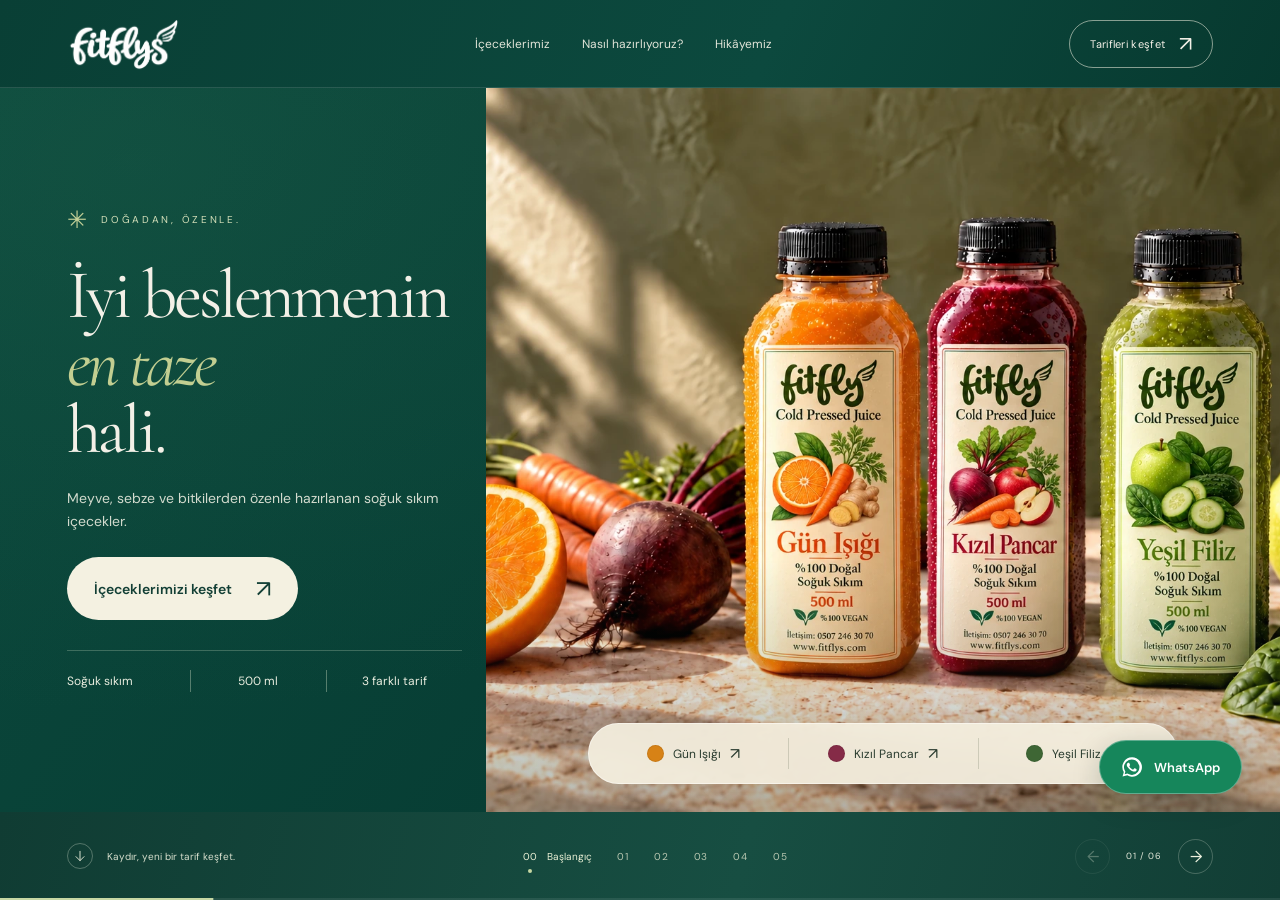
==== commit e1769c05: "Add files via upload" ====
--- a/index.html
+++ b/index.html
@@ -8,14 +8,14 @@
   <meta property="og:type" content="website" />
   <meta property="og:title" content="FitFlys — İyi beslenmenin taze hali" />
   <meta property="og:description" content="Gerçek malzemeler. Isı uygulanmadan soğuk sıkım. Üç ayrı tarif, 500 ml." />
-  <meta property="og:image" content="https://fitflys.com/assets/proportioned-collection.webp" />
+  <meta property="og:image" content="https://fitflys.com/assets/fitflys-labels-collection.webp" />
   <meta property="og:url" content="https://fitflys.com/" />
   <link rel="canonical" href="https://fitflys.com/" />
-  <link rel="icon" href="assets/fitflys-mark.svg" type="image/svg+xml" />
+  <link rel="icon" href="assets/fitflys-winged-logo.png" type="image/png" />
   <link rel="preconnect" href="https://fonts.googleapis.com" />
   <link rel="preconnect" href="https://fonts.gstatic.com" crossorigin />
   <link href="https://fonts.googleapis.com/css2?family=Cormorant+Garamond:ital,wght@0,400;0,500;0,600;1,400;1,500&amp;family=DM+Sans:wght@400;500;600;700&amp;display=swap" rel="stylesheet" />
-  <link rel="stylesheet" href="style.css?v=50" />
+  <link rel="stylesheet" href="style.css?v=51" />
   <script src="script.js?v=50" defer></script>
   <title>FitFlys — İyi beslenmenin taze hali</title>
 </head>
@@ -36,7 +36,7 @@
   </svg>
   <a class="skip-link" href="#main">İçeriğe geç</a>
   <header class="site-header">
-    <a class="brand" href="#baslangic" aria-label="FitFlys başlangıç"><span class="brand__name">fitflys<span class="brand__dot">.</span></span></a>
+    <a class="brand" href="#baslangic" aria-label="FitFlys başlangıç"><img class="brand__logo" src="assets/fitflys-winged-logo.png" alt="" width="1825" height="862" /></a>
     <nav class="header-nav" aria-label="Ana menü"><a href="#gun-isigi">İçeceklerimiz</a><a href="#soguk-sikim">Nasıl hazırlıyoruz?</a><a href="#hikayemiz">Hikâyemiz</a></nav>
     <a class="header-discover" href="#gun-isigi">Tarifleri keşfet <span aria-hidden="true">↗</span></a>
   </header>
@@ -49,23 +49,23 @@
         <a class="text-link hero-cta" href="#gun-isigi">İçeceklerimizi keşfet <span aria-hidden="true">↗</span></a>
         <div class="hero-facts" aria-label="Koleksiyon özellikleri"><span>Soğuk sıkım</span><span>500 ml</span><span>3 farklı tarif</span></div>
       </div>
-      <div class="scene__visual intro-visual"><img src="assets/proportioned-collection.webp" alt="Renkli botanik FitFlys etiketli Gün Işığı, Kızıl Pancar ve Yeşil Filiz 500 ml şişeleri" width="1536" height="1024" fetchpriority="high" /><nav class="recipe-dock" aria-label="Tarifi seç"><a href="#gun-isigi"><i class="recipe-dot recipe-dot--orange" aria-hidden="true"></i><span>Gün Işığı</span><b aria-hidden="true">↗</b></a><a href="#kizil-pancar"><i class="recipe-dot recipe-dot--red" aria-hidden="true"></i><span>Kızıl Pancar</span><b aria-hidden="true">↗</b></a><a href="#yesil-filiz"><i class="recipe-dot recipe-dot--green" aria-hidden="true"></i><span>Yeşil Filiz</span><b aria-hidden="true">↗</b></a></nav></div>
+      <div class="scene__visual intro-visual"><img src="assets/fitflys-labels-collection.webp" alt="Yeni kanatlı FitFlys etiketleriyle Gün Işığı, Kızıl Pancar ve Yeşil Filiz 500 ml şişeleri" width="1536" height="1024" fetchpriority="high" /><nav class="recipe-dock" aria-label="Tarifi seç"><a href="#gun-isigi"><i class="recipe-dot recipe-dot--orange" aria-hidden="true"></i><span>Gün Işığı</span><b aria-hidden="true">↗</b></a><a href="#kizil-pancar"><i class="recipe-dot recipe-dot--red" aria-hidden="true"></i><span>Kızıl Pancar</span><b aria-hidden="true">↗</b></a><a href="#yesil-filiz"><i class="recipe-dot recipe-dot--green" aria-hidden="true"></i><span>Yeşil Filiz</span><b aria-hidden="true">↗</b></a></nav></div>
     </section>
     <section class="scene scene--product scene--orange" id="gun-isigi" data-chapter="Gün Işığı" aria-labelledby="orange-title">
-      <div class="scene__visual product-visual"><picture><source media="(max-width: 760px)" data-srcset="assets/proportioned-orange-wide.webp" /><img data-src="assets/proportioned-orange-wide.webp" alt="Portakal, havuç, zencefil ve yeşil elma yanında Gün Işığı soğuk sıkım içeceği" width="1536" height="1024" /></picture><noscript><picture><source media="(max-width: 760px)" srcset="assets/proportioned-orange-wide.webp" /><img src="assets/proportioned-orange-wide.webp" alt="Portakal, havuç, zencefil ve yeşil elma yanında Gün Işığı soğuk sıkım içeceği" width="1536" height="1024" /></picture></noscript></div>
+      <div class="scene__visual product-visual"><picture><source media="(max-width: 760px)" data-srcset="assets/fitflys-labels-orange.webp" /><img data-src="assets/fitflys-labels-orange.webp" alt="Yeni etiketli Gün Işığı şişesi; portakal, havuç, zencefil ve yeşil elmayla" width="1536" height="1024" /></picture><noscript><picture><source media="(max-width: 760px)" srcset="assets/fitflys-labels-orange.webp" /><img src="assets/fitflys-labels-orange.webp" alt="Yeni etiketli Gün Işığı şişesi; portakal, havuç, zencefil ve yeşil elmayla" width="1536" height="1024" /></picture></noscript></div>
       <div class="scene__copy product-copy"><p class="eyebrow">01 — NARENCİYE &amp; KÖK SEBZELER</p><div class="product-format"><span>SOĞUK SIKIM</span><span>500 ml</span></div><h2 id="orange-title">Gün <em>Işığı.</em></h2><p class="product-lead">Güne, iyi bir başlangıç.</p><p class="scene__description">Portakalın canlı tadı, havucun yumuşaklığı ve zencefilin hafif sıcaklığı. Meyve ve sebzeyi aynı şişede buluşturan dengeli bir tarif.</p><div class="ingredients"><h3>Şişenin içindekiler</h3><ul class="ingredient-list"><li><svg viewBox="0 0 48 48" aria-hidden="true" focusable="false"><use href="#ingredient-orange" /></svg><span>Portakal</span></li><li><svg viewBox="0 0 48 48" aria-hidden="true" focusable="false"><use href="#ingredient-carrot" /></svg><span>Havuç</span></li><li><svg viewBox="0 0 48 48" aria-hidden="true" focusable="false"><use href="#ingredient-apple" /></svg><span>Yeşil elma</span></li><li><svg viewBox="0 0 48 48" aria-hidden="true" focusable="false"><use href="#ingredient-ginger" /></svg><span>Zencefil</span></li><li><svg viewBox="0 0 48 48" aria-hidden="true" focusable="false"><use href="#ingredient-lemon" /></svg><span>Limon</span></li><li><svg viewBox="0 0 48 48" aria-hidden="true" focusable="false"><use href="#ingredient-mint" /></svg><span>Nane</span></li></ul></div><div class="taste-note"><span>TADI NASIL?</span><p>Canlı narenciye. Yumuşak bir bitiş.</p></div><a class="text-link" href="#kizil-pancar">Sıradaki tarif: Kızıl Pancar <span aria-hidden="true">→</span></a></div>
     </section>
     <section class="scene scene--product scene--red" id="kizil-pancar" data-chapter="Kızıl Pancar" aria-labelledby="red-title">
-      <div class="scene__visual product-visual"><picture><source media="(max-width: 760px)" data-srcset="assets/proportioned-red-wide.webp" /><img data-src="assets/proportioned-red-wide.webp" alt="Pancar, yeşil elma ve fesleğenle Kızıl Pancar soğuk sıkım içeceği" width="1536" height="1024" /></picture><noscript><picture><source media="(max-width: 760px)" srcset="assets/proportioned-red-wide.webp" /><img src="assets/proportioned-red-wide.webp" alt="Pancar, yeşil elma ve fesleğenle Kızıl Pancar soğuk sıkım içeceği" width="1536" height="1024" /></picture></noscript></div>
+      <div class="scene__visual product-visual"><picture><source media="(max-width: 760px)" data-srcset="assets/fitflys-labels-red.webp" /><img data-src="assets/fitflys-labels-red.webp" alt="Yeni etiketli Kızıl Pancar şişesi; pancar, elma ve havuçla" width="1536" height="1024" /></picture><noscript><picture><source media="(max-width: 760px)" srcset="assets/fitflys-labels-red.webp" /><img src="assets/fitflys-labels-red.webp" alt="Yeni etiketli Kızıl Pancar şişesi; pancar, elma ve havuçla" width="1536" height="1024" /></picture></noscript></div>
       <div class="scene__copy product-copy"><p class="eyebrow">02 — PANCAR &amp; AROMATİK BİTKİLER</p><div class="product-format"><span>SOĞUK SIKIM</span><span>500 ml</span></div><h2 id="red-title">Kızıl <em>Pancar.</em></h2><p class="product-lead">Köklerden gelen karakter.</p><p class="scene__description">Pancarın kendine özgü tadını yeşil elma ve portakalla dengeliyoruz. Nane ve fesleğen, bu koyu kırmızı karışıma ferah bir son dokunuş katıyor.</p><div class="ingredients"><h3>Şişenin içindekiler</h3><ul class="ingredient-list"><li><svg viewBox="0 0 48 48" aria-hidden="true" focusable="false"><use href="#ingredient-beet" /></svg><span>Pancar</span></li><li><svg viewBox="0 0 48 48" aria-hidden="true" focusable="false"><use href="#ingredient-carrot" /></svg><span>Havuç</span></li><li><svg viewBox="0 0 48 48" aria-hidden="true" focusable="false"><use href="#ingredient-apple" /></svg><span>Yeşil elma</span></li><li><svg viewBox="0 0 48 48" aria-hidden="true" focusable="false"><use href="#ingredient-orange" /></svg><span>Portakal</span></li><li><svg viewBox="0 0 48 48" aria-hidden="true" focusable="false"><use href="#ingredient-ginger" /></svg><span>Zencefil</span></li><li><svg viewBox="0 0 48 48" aria-hidden="true" focusable="false"><use href="#ingredient-lemon" /></svg><span>Limon</span></li><li><svg viewBox="0 0 48 48" aria-hidden="true" focusable="false"><use href="#ingredient-mint" /></svg><span>Nane</span></li><li><svg viewBox="0 0 48 48" aria-hidden="true" focusable="false"><use href="#ingredient-basil" /></svg><span>Fesleğen</span></li></ul></div><div class="taste-note"><span>TADI NASIL?</span><p>Topraksı, meyvemsi, hafif aromatik.</p></div><a class="text-link" href="#yesil-filiz">Sıradaki tarif: Yeşil Filiz <span aria-hidden="true">→</span></a></div>
     </section>
     <section class="scene scene--product scene--green" id="yesil-filiz" data-chapter="Yeşil Filiz" aria-labelledby="green-title">
-      <div class="scene__visual product-visual"><picture><source media="(max-width: 760px)" data-srcset="assets/proportioned-green-wide.webp" /><img data-src="assets/proportioned-green-wide.webp" alt="Ispanak, yeşil elma, salatalık ve kereviz sapıyla Yeşil Filiz soğuk sıkım içeceği" width="1536" height="1024" /></picture><noscript><picture><source media="(max-width: 760px)" srcset="assets/proportioned-green-wide.webp" /><img src="assets/proportioned-green-wide.webp" alt="Ispanak, yeşil elma, salatalık ve kereviz sapıyla Yeşil Filiz soğuk sıkım içeceği" width="1536" height="1024" /></picture></noscript></div>
+      <div class="scene__visual product-visual"><picture><source media="(max-width: 760px)" data-srcset="assets/fitflys-labels-green.webp" /><img data-src="assets/fitflys-labels-green.webp" alt="Yeni etiketli Yeşil Filiz şişesi; yeşil elma, ıspanak ve salatalıkla" width="1536" height="1024" /></picture><noscript><picture><source media="(max-width: 760px)" srcset="assets/fitflys-labels-green.webp" /><img src="assets/fitflys-labels-green.webp" alt="Yeni etiketli Yeşil Filiz şişesi; yeşil elma, ıspanak ve salatalıkla" width="1536" height="1024" /></picture></noscript></div>
       <div class="scene__copy product-copy"><p class="eyebrow">03 — YEŞİL SEBZELER &amp; ELMA</p><div class="product-format"><span>SOĞUK SIKIM</span><span>500 ml</span></div><h2 id="green-title">Yeşil <em>Filiz.</em></h2><p class="product-lead">Yeşile biraz daha yer aç.</p><p class="scene__description">Ispanak, salatalık ve kereviz sapı; yeşil elmayla dengelenen bitkisel bir karışım. Taze otlar ve zencefil, her yuduma ayrı bir katman ekliyor.</p><div class="ingredients"><h3>Şişenin içindekiler</h3><ul class="ingredient-list"><li><svg viewBox="0 0 48 48" aria-hidden="true" focusable="false"><use href="#ingredient-spinach" /></svg><span>Ispanak</span></li><li><svg viewBox="0 0 48 48" aria-hidden="true" focusable="false"><use href="#ingredient-cucumber" /></svg><span>Salatalık</span></li><li><svg viewBox="0 0 48 48" aria-hidden="true" focusable="false"><use href="#ingredient-celery" /></svg><span>Kereviz sapı</span></li><li><svg viewBox="0 0 48 48" aria-hidden="true" focusable="false"><use href="#ingredient-apple" /></svg><span>Yeşil elma</span></li><li><svg viewBox="0 0 48 48" aria-hidden="true" focusable="false"><use href="#ingredient-carrot" /></svg><span>Havuç</span></li><li><svg viewBox="0 0 48 48" aria-hidden="true" focusable="false"><use href="#ingredient-parsley" /></svg><span>Maydanoz</span></li><li><svg viewBox="0 0 48 48" aria-hidden="true" focusable="false"><use href="#ingredient-mint" /></svg><span>Nane</span></li><li><svg viewBox="0 0 48 48" aria-hidden="true" focusable="false"><use href="#ingredient-basil" /></svg><span>Fesleğen</span></li><li><svg viewBox="0 0 48 48" aria-hidden="true" focusable="false"><use href="#ingredient-ginger" /></svg><span>Zencefil</span></li></ul></div><div class="taste-note"><span>TADI NASIL?</span><p>Bitkisel, ferah, elmayla dengeli.</p></div><a class="text-link" href="#soguk-sikim">Bir şişenin arkasındaki özen <span aria-hidden="true">→</span></a></div>
     </section>
     <section class="scene scene--method" id="soguk-sikim" data-chapter="Özenli sıkım" aria-labelledby="method-title">
       <div class="scene__copy method-copy"><p class="eyebrow">İYİ MALZEME. ÖZENLİ YÖNTEM.</p><h2 id="method-title">Doğanın tadına<br /><em>özen gösteriyoruz.</em></h2><p class="scene__description">Soğuk sıkım, meyve ve sebzelerin ısı uygulanmadan mekanik presle sıkılmasıdır. FitFlys tariflerinin başlangıç noktası, malzemenin kendisi.</p><ol class="method-list"><li><span>01</span><div><h3>Her malzemenin bir yeri var.</h3><p>Meyve, sebze ve bitkileri her tarifin tat dengesine göre bir araya getiriyoruz.</p></div></li><li><span>02</span><div><h3>Hijyen ve tazeliğe özen.</h3><p>Şişe temizliğinden doluma kadar hijyenik koşullara dikkat ediyor, ısı uygulamadan ürünlerin besin değerini korumaya özen gösteriyoruz.</p></div></li><li><span>03</span><div><h3>Bir şişe, kendi karakteri.</h3><p>Üç ayrı tarif. Üç ayrı lezzet. Her biri 500 ml.</p></div></li></ol></div>
-      <div class="scene__visual method-visual"><picture><source media="(max-width: 760px)" data-srcset="assets/method-wide.webp" /><img data-src="assets/method-tall.webp" alt="Geniş kadrajda tam görünen üç FitFlys 500 ml şişesi ve taze malzemeler" width="1086" height="1448" /></picture><noscript><picture><source media="(max-width: 760px)" srcset="assets/method-wide.webp" /><img src="assets/method-tall.webp" alt="Geniş kadrajda tam görünen üç FitFlys 500 ml şişesi ve taze malzemeler" width="1086" height="1448" /></picture></noscript><div class="method-quote">İçindekiler belli.<br /><em>Özeni hissedilir.</em></div></div>
+      <div class="scene__visual method-visual"><picture><source media="(max-width: 760px)" data-srcset="assets/fitflys-labels-method-wide.webp" /><img data-src="assets/fitflys-labels-method-tall.webp" alt="Yeni kanatlı etiketleri taşıyan üç FitFlys 500 ml şişesi ve taze malzemeler" width="1086" height="1448" /></picture><noscript><picture><source media="(max-width: 760px)" srcset="assets/fitflys-labels-method-wide.webp" /><img src="assets/fitflys-labels-method-tall.webp" alt="Yeni kanatlı etiketleri taşıyan üç FitFlys 500 ml şişesi ve taze malzemeler" width="1086" height="1448" /></picture></noscript><div class="method-quote">İçindekiler belli.<br /><em>Özeni hissedilir.</em></div></div>
     </section>
     <section class="scene scene--story" id="hikayemiz" data-chapter="Hikâyemiz" aria-labelledby="story-title">
       <div class="scene__visual story-visual"><img data-src="assets/editorial-founder-4k.webp" alt="FitFlys kurucusu ve serbest girişimci Ahmet Akay" width="2160" height="3840" /><noscript><img src="assets/editorial-founder-4k.webp" alt="FitFlys kurucusu ve serbest girişimci Ahmet Akay" width="2160" height="3840" /></noscript><div class="founder-caption"><strong>Ahmet Akay</strong><span>KURUCU / SERBEST GİRİŞİMCİ</span></div></div>
--- a/style.css
+++ b/style.css
@@ -104,6 +104,13 @@
   align-items:center;
   gap:22px;
   flex-shrink:0
+}
+
+.brand__logo {
+  display:block;
+  width:112px;
+  height:auto;
+  filter:brightness(0) invert(1)
 }
 
 .brand__name {
@@ -840,6 +847,9 @@
   .brand__tag {
     display:none
   }
+  .brand__logo {
+    width:96px
+  }
   .header-nav {
     gap:22px
   }
@@ -894,6 +904,9 @@
   }
   .brand__name {
     font-size:36px
+  }
+  .brand__logo {
+    width:88px
   }
   .header-nav {
     display:none
@@ -1328,9 +1341,9 @@
 .intro-note__detail { font-size: 10px; color: #d0dfd0; }
 .product-format { display: flex; align-items: center; gap: 14px; margin: -9px 0 20px; font-size: 10px; letter-spacing: 1px; color: var(--tone); }
 .product-format span:last-child { padding-left: 14px; border-left: 1px solid #233d3135; letter-spacing: 0; font-weight: 600; }
-.scene--orange { --photo: url('assets/proportioned-orange-wide.webp'); }
-.scene--red { --photo: url('assets/proportioned-red-wide.webp'); }
-.scene--green { --photo: url('assets/proportioned-green-wide.webp'); }
+.scene--orange { --photo: url('assets/fitflys-labels-orange.webp'); }
+.scene--red { --photo: url('assets/fitflys-labels-red.webp'); }
+.scene--green { --photo: url('assets/fitflys-labels-green.webp'); }
 .product-visual:before {
   content: '';
   position: absolute;
@@ -1349,7 +1362,7 @@
 .story-visual:after { inset: 75% 0 0; }
 @media (min-width: 1800px) {
   :root { --pad: 5vw; --header: clamp(100px, 3.2vw, 128px); --footer: clamp(88px, 3vw, 115px); }
-  .brand__name { font-size: clamp(45px, 2.2vw, 82px); }
+  .brand__logo { width: clamp(112px, 5.6vw, 170px); }
   .brand__tag { font-size: clamp(9px, .42vw, 16px); }
   .header-nav { font-size: clamp(13px, .7vw, 26px); gap: 2vw; }
   .header-discover { font-size: clamp(12px, .6vw, 23px); }
@@ -1411,9 +1424,9 @@
   .intro-note__detail { font-size: 8px; }
   .product-format { font-size: 8px; margin: 0 0 10px; }
   .product-visual img { padding: 10px; object-fit: contain; }
-  .scene--orange { --photo: url('assets/proportioned-orange-wide.webp'); }
-  .scene--red { --photo: url('assets/proportioned-red-wide.webp'); }
-  .scene--green { --photo: url('assets/proportioned-green-wide.webp'); }
+  .scene--orange { --photo: url('assets/fitflys-labels-orange.webp'); }
+  .scene--red { --photo: url('assets/fitflys-labels-red.webp'); }
+  .scene--green { --photo: url('assets/fitflys-labels-green.webp'); }
   .story-visual img { padding: 10px; }
 }
 @media (max-height: 730px) and (max-width: 760px) {
